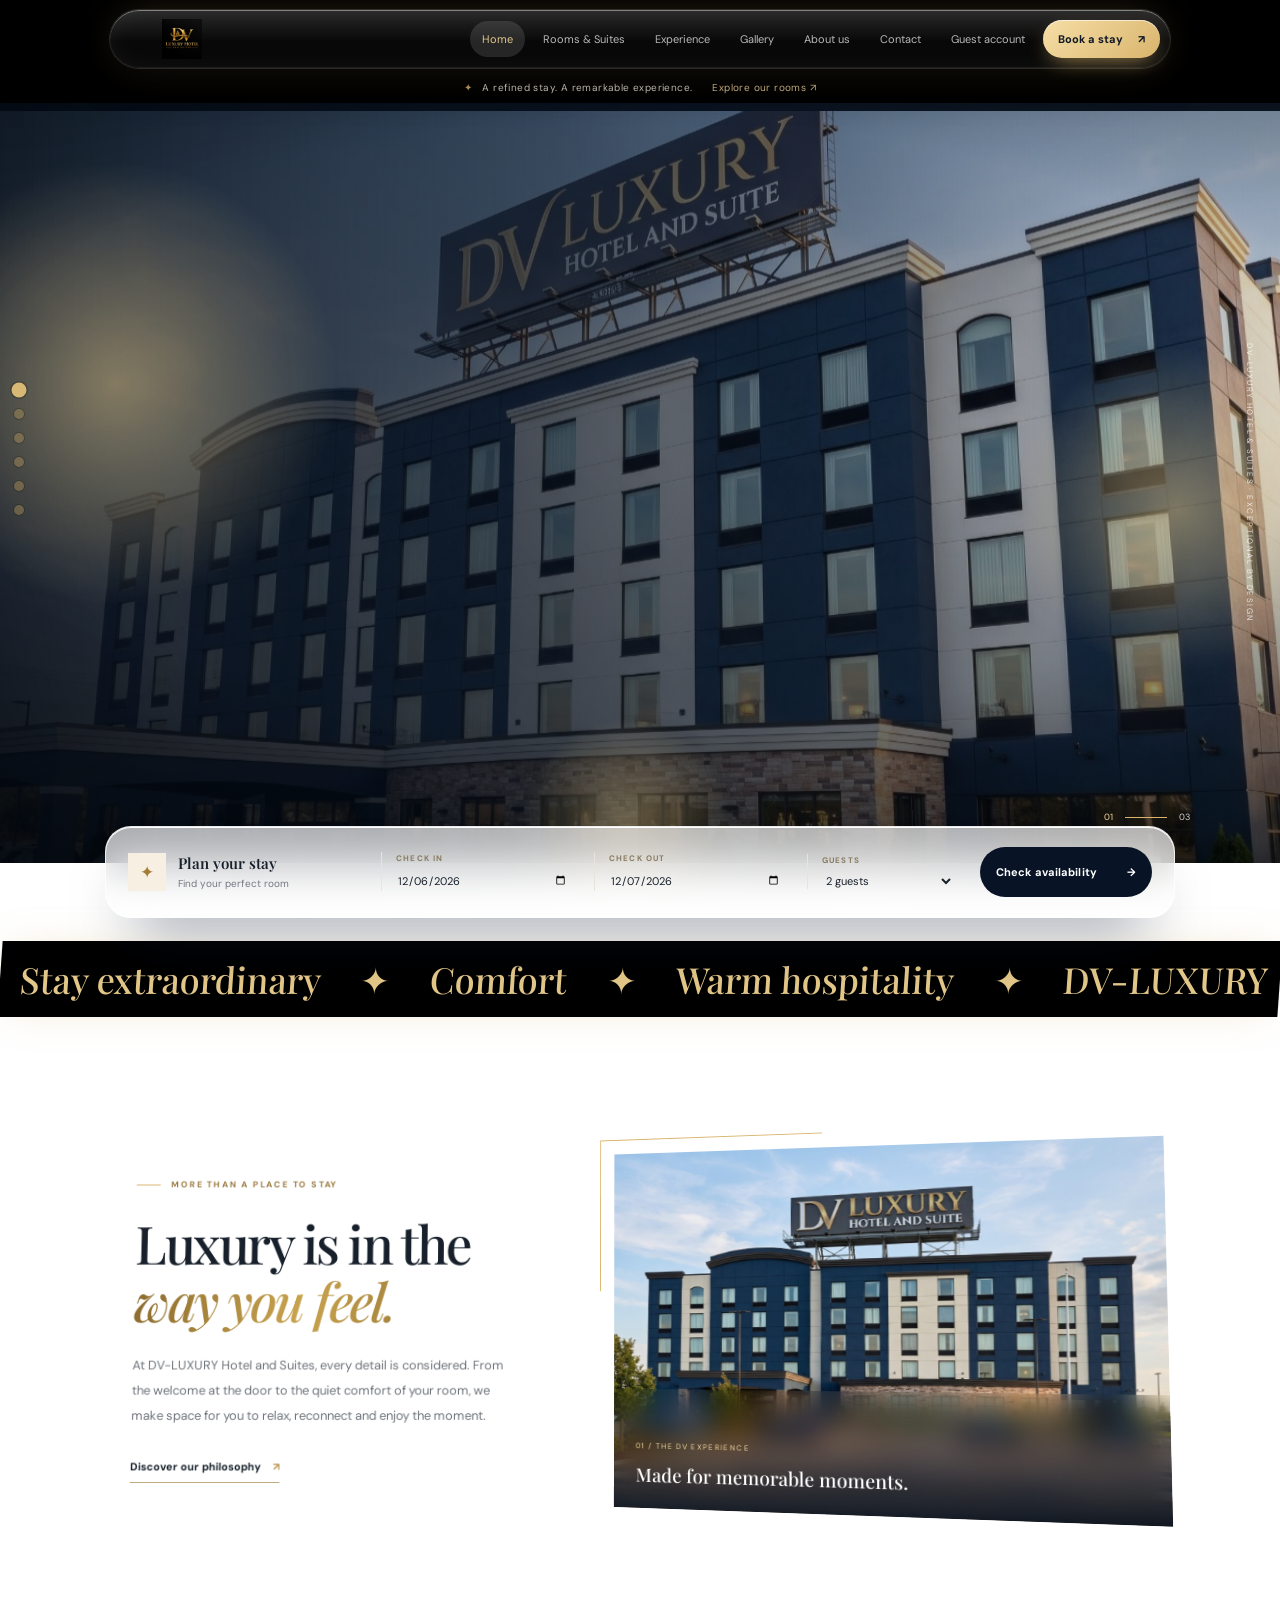
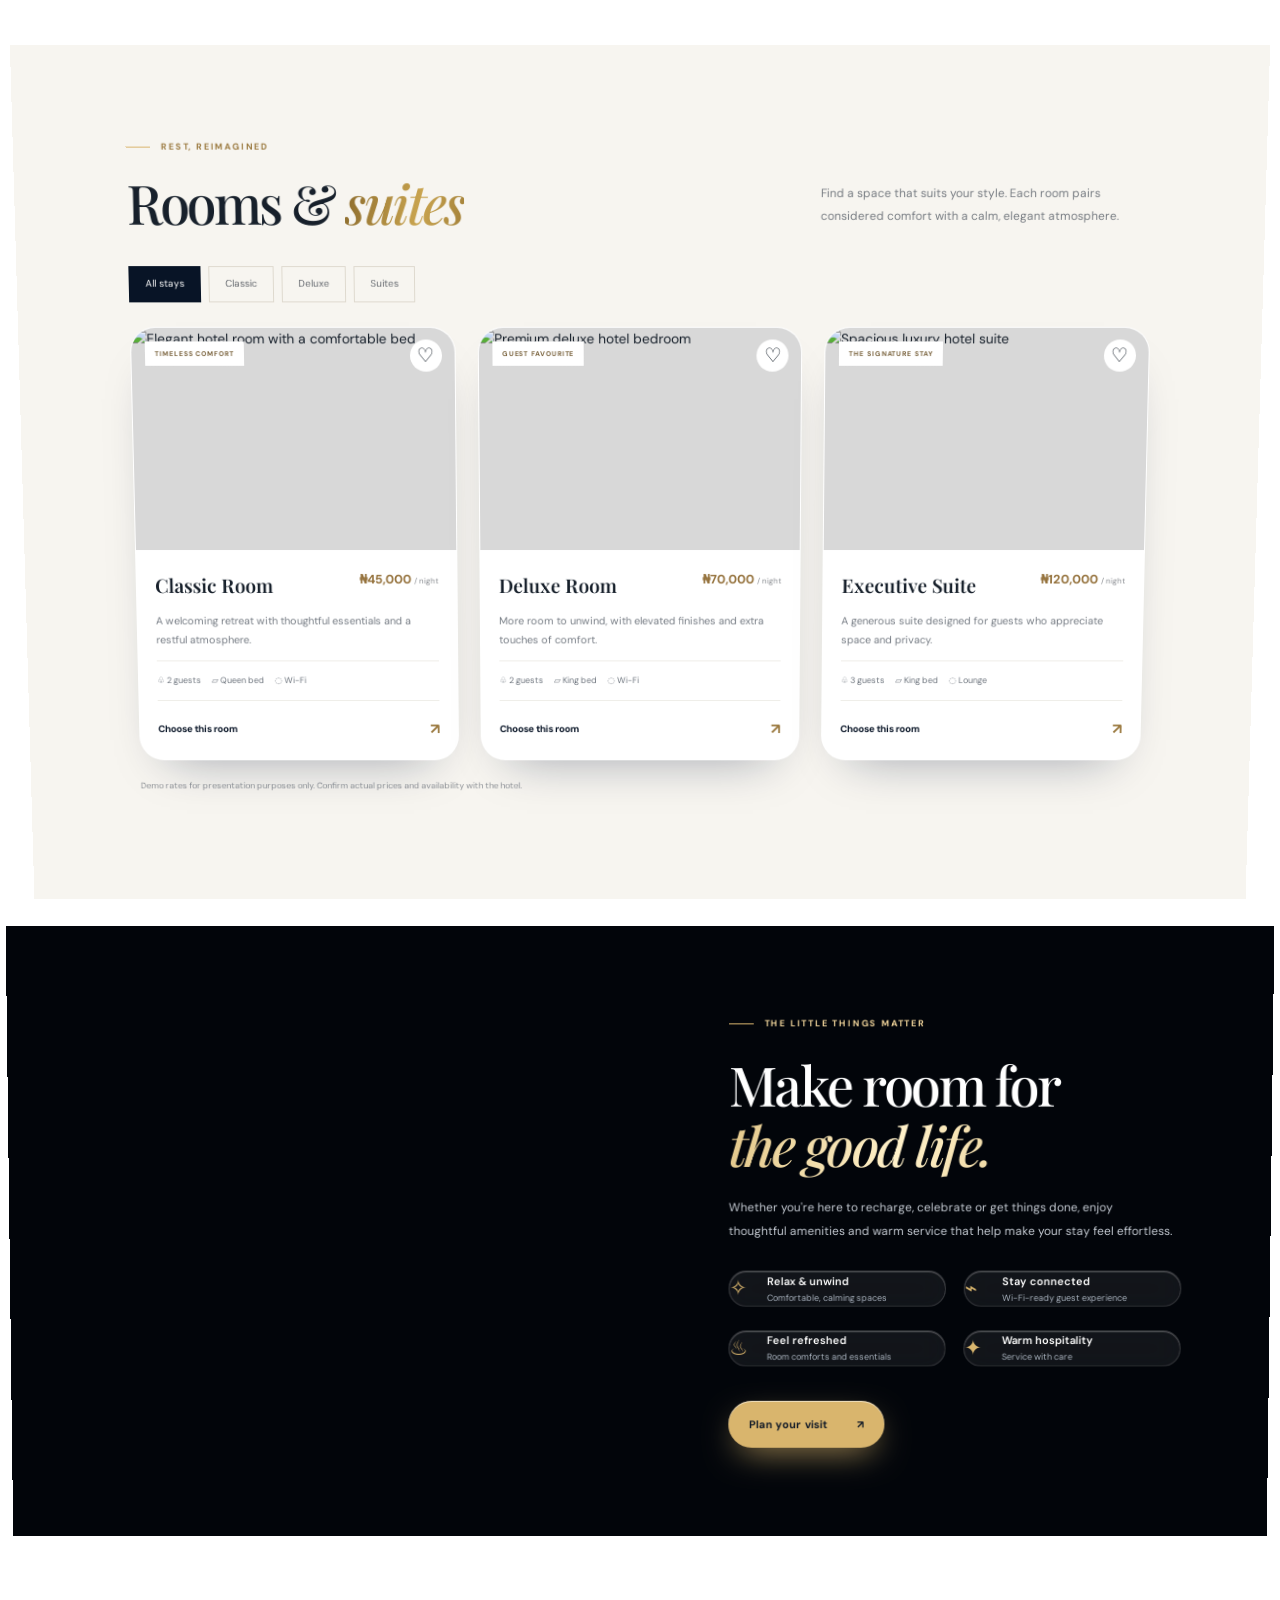
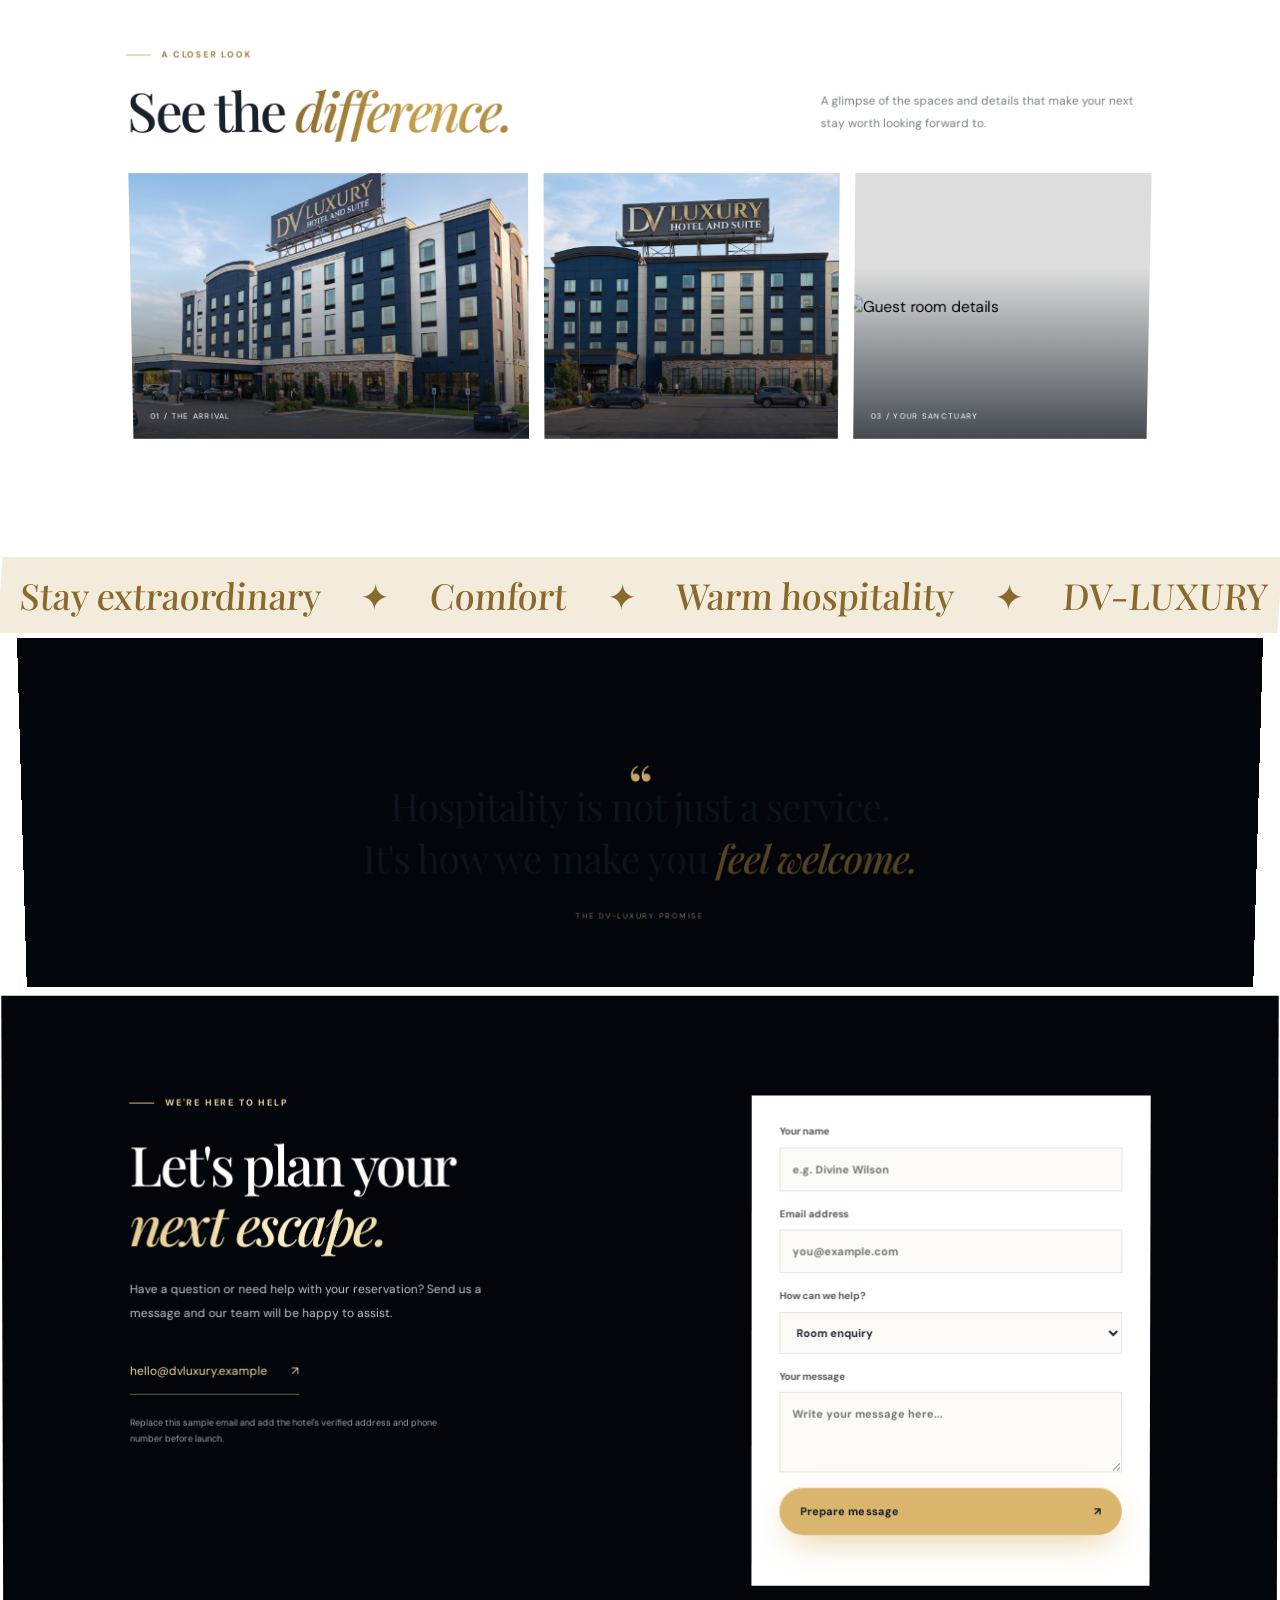
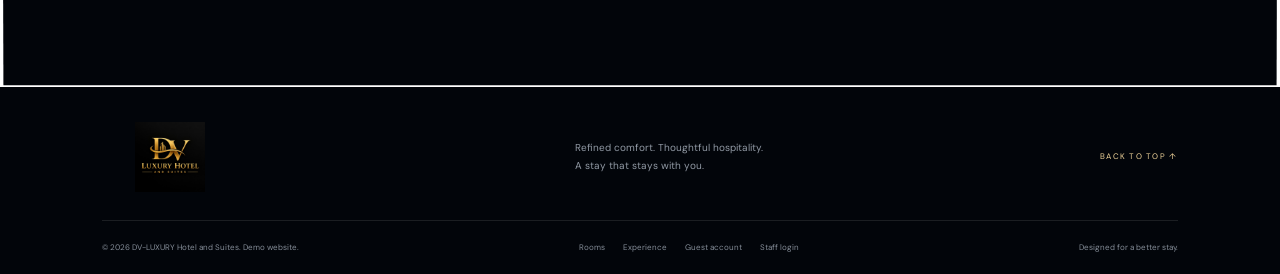
==== dv-luxury-hotel/index.html @ b3bf8da1 "Sync project files via Zip2Git" ====
<!doctype html>
<html lang="en">
<head>
  <meta charset="utf-8"><meta name="viewport" content="width=device-width, initial-scale=1">
  <meta name="theme-color" content="#081426"><meta name="description" content="Discover exceptional comfort, refined rooms and warm hospitality at DV-LUXURY Hotel and Suites.">
  <title>DV-LUXURY Hotel & Suites | Stay Extraordinary</title>
  <link rel="preconnect" href="https://cdn.jsdelivr.net" crossorigin><link rel="preconnect" href="https://images.unsplash.com" crossorigin><link rel="preconnect" href="https://fonts.googleapis.com"><link rel="preconnect" href="https://fonts.gstatic.com" crossorigin>
  <link href="https://fonts.googleapis.com/css2?family=DM+Sans:wght@400;500;600;700&family=Playfair+Display:wght@500;600;700&display=swap" rel="stylesheet">
  <link rel="stylesheet" href="styles.css"><link rel="stylesheet" href="fx.css">
</head>
<body>
  <div class="announcement"><span class="spark">✦</span> A refined stay. A remarkable experience. <a href="#rooms">Explore our rooms <span>↗</span></a></div>
  <header class="site-header" id="top">
    <a class="brand" href="#top" aria-label="DV-LUXURY Hotel home"><img src="assets/dv-luxury-logo.png" alt="DV-LUXURY Hotel and Suites logo"></a>
    <button class="menu-toggle" id="menuToggle" aria-label="Open navigation" aria-expanded="false"><span></span><span></span></button>
    <nav class="main-nav" id="mainNav"><a href="#top" class="active">Home</a><a href="#rooms">Rooms & Suites</a><a href="#experience">Experience</a><a href="#gallery">Gallery</a><a href="#about">About us</a><a href="#contact">Contact</a><a href="auth.html">Guest account</a><a href="#booking" class="nav-book">Book a stay <span>↗</span></a></nav>
  </header>
  <main>
    <section class="hero" aria-label="Welcome to DV-LUXURY Hotel and Suites">
      <img class="hero-image" src="assets/hotel-building-1.jpg" alt="Exterior of DV-LUXURY Hotel and Suites" fetchpriority="high">
      <div class="hero-shade"></div><div class="hero-content reveal">
        <p class="eyebrow"><span></span> WELCOME TO DV-LUXURY</p>
        <h1>Stay somewhere<br><em>extraordinary.</em></h1>
        <p class="hero-copy">Thoughtfully designed spaces, genuine hospitality and little luxuries that make every moment feel special.</p>
        <div class="hero-actions"><a class="btn btn-gold" href="#rooms">Explore rooms <span>↗</span></a><a class="text-link light-link" href="#experience"><span class="play">▶</span> Discover the experience</a></div>
        <div class="hero-note"><span class="note-line"></span><span>YOUR COMFORT, OUR SIGNATURE</span></div>
      </div>
      <div class="hero-side-label">DV-LUXURY HOTEL & SUITES · EXCEPTIONAL BY DESIGN</div>
      <div class="hero-pagination"><span class="current">01</span><span class="pagination-line"></span><span>03</span></div>
    </section>

    <section class="booking-wrap" id="booking"><form class="booking-bar" id="availabilityForm">
      <div class="booking-intro"><span class="mini-icon">✦</span><div><strong>Plan your stay</strong><small>Find your perfect room</small></div></div>
      <label class="booking-field"><span>CHECK IN</span><input type="date" id="checkin" required></label>
      <label class="booking-field"><span>CHECK OUT</span><input type="date" id="checkout" required></label>
      <label class="booking-field guest-field"><span>GUESTS</span><select id="guests"><option value="1">1 guest</option><option value="2" selected>2 guests</option><option value="3">3 guests</option><option value="4">4 guests</option><option value="5">5 guests</option><option value="6">6 guests</option></select></label>
      <button class="btn btn-dark" type="submit">Check availability <span>→</span></button>
    </form><p class="form-hint" id="availabilityMessage" aria-live="polite"></p></section>

    <section class="section intro-section" id="about"><div class="intro-copy reveal"><p class="eyebrow dark-eyebrow"><span></span> MORE THAN A PLACE TO STAY</p><h2>Luxury is in the<br><em>way you feel.</em></h2><p>At DV-LUXURY Hotel and Suites, every detail is considered. From the welcome at the door to the quiet comfort of your room, we make space for you to relax, reconnect and enjoy the moment.</p><a class="text-link" href="#experience">Discover our philosophy <span>↗</span></a></div><div class="intro-image-wrap reveal"><img src="assets/hotel-building-2.jpg" alt="A second view of the DV-LUXURY hotel building" loading="lazy"><div class="image-caption"><span>01 / THE DV EXPERIENCE</span><strong>Made for memorable moments.</strong></div><div class="gold-stamp">DV<br><small>EST. IN<br>HOSPITALITY</small></div></div></section>

    <section class="section rooms-section" id="rooms"><div class="section-heading reveal"><div><p class="eyebrow dark-eyebrow"><span></span> REST, REIMAGINED</p><h2>Rooms & <em>suites</em></h2></div><p>Find a space that suits your style. Each room pairs considered comfort with a calm, elegant atmosphere.</p></div>
      <div class="room-filters" role="group" aria-label="Filter rooms"><button class="filter active" data-filter="all">All stays</button><button class="filter" data-filter="classic">Classic</button><button class="filter" data-filter="deluxe">Deluxe</button><button class="filter" data-filter="suite">Suites</button></div>
      <div class="room-grid">
        <article class="room-card reveal" data-category="classic"><div class="room-photo"><img src="https://images.unsplash.com/photo-1611892440504-42a792e24d32?auto=format&fit=crop&w=1000&q=85" alt="Elegant hotel room with a comfortable bed" loading="lazy"><span class="room-tag">TIMELESS COMFORT</span><button class="heart-btn" aria-label="Save Classic Room">♡</button></div><div class="room-info"><div class="room-title"><h3>Classic Room</h3><span class="room-price">₦45,000 <small>/ night</small></span></div><p>A welcoming retreat with thoughtful essentials and a restful atmosphere.</p><div class="room-meta"><span>♧ 2 guests</span><span>▱ Queen bed</span><span>◌ Wi-Fi</span></div><button class="room-book" data-room="Classic Room" data-price="45000">Choose this room <span>↗</span></button></div></article>
        <article class="room-card reveal" data-category="deluxe"><div class="room-photo"><img src="https://images.unsplash.com/photo-1611892440504-5f4a7e7f7c76?auto=format&fit=crop&w=1000&q=85" alt="Premium deluxe hotel bedroom" loading="lazy"><span class="room-tag">GUEST FAVOURITE</span><button class="heart-btn" aria-label="Save Deluxe Room">♡</button></div><div class="room-info"><div class="room-title"><h3>Deluxe Room</h3><span class="room-price">₦70,000 <small>/ night</small></span></div><p>More room to unwind, with elevated finishes and extra touches of comfort.</p><div class="room-meta"><span>♧ 2 guests</span><span>▱ King bed</span><span>◌ Wi-Fi</span></div><button class="room-book" data-room="Deluxe Room" data-price="70000">Choose this room <span>↗</span></button></div></article>
        <article class="room-card reveal" data-category="suite"><div class="room-photo"><img src="https://images.unsplash.com/photo-1590490360182-c33d57733427?auto=format&fit=crop&w=1000&q=85" alt="Spacious luxury hotel suite" loading="lazy"><span class="room-tag">THE SIGNATURE STAY</span><button class="heart-btn" aria-label="Save Executive Suite">♡</button></div><div class="room-info"><div class="room-title"><h3>Executive Suite</h3><span class="room-price">₦120,000 <small>/ night</small></span></div><p>A generous suite designed for guests who appreciate space and privacy.</p><div class="room-meta"><span>♧ 3 guests</span><span>▱ King bed</span><span>◌ Lounge</span></div><button class="room-book" data-room="Executive Suite" data-price="120000">Choose this room <span>↗</span></button></div></article>
      </div><p class="demo-disclaimer">Demo rates for presentation purposes only. Confirm actual prices and availability with the hotel.</p>
    </section>

    <section class="experience-section" id="experience"><div class="experience-image"><img src="https://images.unsplash.com/photo-1571896349842-33c89424de2d?auto=format&fit=crop&w=1800&q=85" alt="Beautiful hotel swimming pool and relaxing surroundings" loading="lazy"></div><div class="experience-content reveal"><p class="eyebrow"><span></span> THE LITTLE THINGS MATTER</p><h2>Make room for<br><em>the good life.</em></h2><p>Whether you're here to recharge, celebrate or get things done, enjoy thoughtful amenities and warm service that help make your stay feel effortless.</p><div class="amenity-grid"><div><span>✧</span><strong>Relax & unwind</strong><small>Comfortable, calming spaces</small></div><div><span>⌁</span><strong>Stay connected</strong><small>Wi-Fi-ready guest experience</small></div><div><span>♨</span><strong>Feel refreshed</strong><small>Room comforts and essentials</small></div><div><span>✦</span><strong>Warm hospitality</strong><small>Service with care</small></div></div><a class="btn btn-gold" href="#booking">Plan your visit <span>↗</span></a></div></section>

    <section class="section gallery-section" id="gallery"><div class="section-heading reveal"><div><p class="eyebrow dark-eyebrow"><span></span> A CLOSER LOOK</p><h2>See the <em>difference.</em></h2></div><p>A glimpse of the spaces and details that make your next stay worth looking forward to.</p></div><div class="gallery-grid"><button class="gallery-item gallery-large" data-image="assets/hotel-building-1.jpg" aria-label="View hotel exterior"><img src="assets/hotel-building-1.jpg" alt="DV-LUXURY Hotel exterior" loading="lazy"><span>01 / THE ARRIVAL</span></button><button class="gallery-item" data-image="assets/hotel-building-2.jpg" aria-label="View hotel front"><img src="assets/hotel-building-2.jpg" alt="DV-LUXURY Hotel front view" loading="lazy"><span>02 / FIRST IMPRESSIONS</span></button><button class="gallery-item" data-image="https://images.unsplash.com/photo-1611892440504-42a792e24d32?auto=format&fit=crop&w=1500&q=85" aria-label="View guest room"><img src="https://images.unsplash.com/photo-1611892440504-42a792e24d32?auto=format&fit=crop&w=900&q=80" alt="Guest room details" loading="lazy"><span>03 / YOUR SANCTUARY</span></button></div></section>

    <section class="quote-section"><div class="quote-mark">“</div><blockquote>Hospitality is not just a service.<br>It's how we make you <em>feel welcome.</em></blockquote><p>THE DV-LUXURY PROMISE</p></section>

    <section class="contact-section" id="contact"><div class="contact-copy reveal"><p class="eyebrow"><span></span> WE'RE HERE TO HELP</p><h2>Let's plan your<br><em>next escape.</em></h2><p>Have a question or need help with your reservation? Send us a message and our team will be happy to assist.</p><a class="contact-link" href="mailto:hello@dvluxury.example">hello@dvluxury.example <span>↗</span></a><small class="demo-disclaimer">Replace this sample email and add the hotel's verified address and phone number before launch.</small></div><form class="contact-form reveal" id="contactForm"><label>Your name<input name="name" placeholder="e.g. Divine Wilson" required></label><label>Email address<input type="email" name="email" placeholder="you@example.com" required></label><label>How can we help?<select name="topic"><option>Room enquiry</option><option>Existing reservation</option><option>Events & celebrations</option><option>Other question</option></select></label><label>Your message<textarea name="message" rows="3" placeholder="Write your message here..." required></textarea></label><button class="btn btn-gold" type="submit">Prepare message <span>↗</span></button><p id="contactMessage" class="form-hint" aria-live="polite"></p></form></section>
  </main>
  <footer class="site-footer"><div class="footer-top"><a class="footer-brand" href="#top"><img src="assets/dv-luxury-logo.png" alt="DV-LUXURY logo"></a><p>Refined comfort. Thoughtful hospitality.<br>A stay that stays with you.</p><a href="#top" class="back-top">BACK TO TOP ↑</a></div><div class="footer-bottom"><span>© <span id="year"></span> DV-LUXURY Hotel and Suites. Demo website.</span><div><a href="#rooms">Rooms</a><a href="#experience">Experience</a><a href="auth.html">Guest account</a><a href="admin.html">Staff login</a></div><span>Designed for a better stay.</span></div></footer>

  <div class="modal-backdrop" id="bookingModal" aria-hidden="true"><section class="booking-modal" role="dialog" aria-modal="true" aria-labelledby="modalTitle"><button class="modal-close" id="modalClose" aria-label="Close booking form">×</button><p class="eyebrow dark-eyebrow"><span></span> YOUR STAY STARTS HERE</p><h2 id="modalTitle">Request a <em>reservation.</em></h2><p class="modal-sub">Sign in to your guest account before submitting a reservation request.</p><form id="reservationForm"><label>Selected room<input id="selectedRoom" name="room" readonly></label><div class="modal-row"><label>Check-in<input id="modalCheckin" name="checkin" type="date" required></label><label>Check-out<input id="modalCheckout" name="checkout" type="date" required></label></div><div class="modal-row"><label>Full name<input name="guestName" placeholder="Your full name" required></label><label>Phone number<input name="phone" type="tel" placeholder="+234..." required></label></div><label>Email address<input name="email" type="email" placeholder="you@example.com" required></label><label>Guests<select name="guestCount"><option>1 guest</option><option selected>2 guests</option><option>3 guests</option><option>4 guests</option><option>5 guests</option><option>6 guests</option></select></label><div class="estimate"><span>Estimated total</span><strong id="estimatedTotal">₦0</strong></div><button class="btn btn-dark full-btn" type="submit">Create demo reservation <span>→</span></button><p class="form-hint">Booking requests require a guest account. Payment is not connected yet.</p></form></section></div>
  <div class="toast" id="toast" role="status" aria-live="polite"></div>
  <div class="lightbox" id="lightbox" aria-hidden="true"><button id="lightboxClose" aria-label="Close image">×</button><img id="lightboxImage" src="" alt="Expanded hotel gallery image"></div>
  <script src="https://cdn.jsdelivr.net/npm/@supabase/supabase-js@2"></script><script src="config.js"></script><script src="script.js"></script><script src="fx.js" defer></script>
</body></html>
---- dv-luxury-hotel/styles.css ----
:root{--navy:#081426;--navy2:#10243d;--gold:#d9b56d;--gold2:#f0d49a;--cream:#f7f5f0;--ink:#17202b;--muted:#737982;--line:#e8e4dc;--serif:'Playfair Display',Georgia,serif;--sans:'DM Sans',Arial,sans-serif;--shadow:0 22px 65px rgba(8,20,38,.13)}
*{box-sizing:border-box}html{scroll-behavior:smooth;scroll-padding-top:90px}body{margin:0;background:#fff;color:var(--ink);font-family:var(--sans);font-size:14px;line-height:1.65}a{color:inherit;text-decoration:none}button,input,select,textarea{font:inherit}button{cursor:pointer}.announcement{min-height:34px;background:#050b13;color:#e9e3d8;display:flex;justify-content:center;align-items:center;gap:10px;font-size:10px;letter-spacing:.04em;padding:6px 15px}.announcement .spark{color:var(--gold)}.announcement a{color:var(--gold2);margin-left:10px}.site-header{height:88px;padding:0 6.3%;display:flex;align-items:center;justify-content:space-between;position:sticky;top:0;background:rgba(8,20,38,.97);backdrop-filter:blur(14px);z-index:20;border-bottom:1px solid rgba(255,255,255,.08)}.brand{height:73px;width:170px;display:flex;align-items:center;overflow:hidden}.brand img{width:100%;height:100%;object-fit:contain}.main-nav{display:flex;align-items:center;gap:clamp(15px,2.2vw,33px);color:#e7e9ed;font-size:11px}.main-nav>a:not(.nav-book){opacity:.78;transition:color .25s,opacity .25s}.main-nav>a:hover,.main-nav>a.active{color:var(--gold2);opacity:1}.nav-book{background:var(--gold);color:#101826;padding:12px 17px;font-weight:700;transition:transform .25s,background .25s}.nav-book:hover{background:var(--gold2);transform:translateY(-2px)}.nav-book span{padding-left:12px}.menu-toggle{display:none;background:none;border:0;padding:8px}.menu-toggle span{display:block;width:25px;height:2px;background:#fff;margin:6px}
.hero{height:min(760px,77vw);min-height:570px;max-height:820px;position:relative;overflow:hidden;background:#101b2a;color:#fff}.hero-image,.hero-shade{position:absolute;inset:0;width:100%;height:100%}.hero-image{object-fit:cover;object-position:center 46%;animation:heroZoom 18s ease-in-out infinite alternate}.hero-shade{background:linear-gradient(90deg,rgba(5,13,25,.89) 0%,rgba(5,13,25,.67) 43%,rgba(5,13,25,.15) 100%),linear-gradient(0deg,rgba(4,10,18,.35),transparent 55%)}.hero-content{position:absolute;left:10%;top:50%;transform:translateY(-47%);max-width:590px;animation:rise .9s both}.eyebrow{font-size:9px;letter-spacing:.2em;font-weight:700;display:flex;align-items:center;gap:11px;margin:0 0 23px;color:var(--gold2)}.eyebrow>span{width:25px;height:1px;background:var(--gold)}h1,h2,h3,p{margin-top:0}h1,h2{font-family:var(--serif);font-weight:500;letter-spacing:-.045em}h1{font-size:clamp(48px,6.5vw,86px);line-height:1.04;margin:0 0 22px}h1 em,h2 em,blockquote em{font-weight:500;color:var(--gold);font-style:italic}.hero-copy{max-width:430px;color:#e0e3e8;font-size:14px;line-height:1.9}.hero-actions{display:flex;align-items:center;gap:28px;margin-top:30px}.btn{display:inline-flex;align-items:center;justify-content:center;gap:30px;border:0;padding:15px 21px;font-size:11px;font-weight:700;transition:transform .25s,background .25s;letter-spacing:.01em}.btn:hover{transform:translateY(-3px)}.btn-gold{background:var(--gold);color:#111a27}.btn-gold:hover{background:var(--gold2)}.btn-dark{background:var(--navy);color:#fff}.btn-dark:hover{background:#173252}.text-link{font-size:11px;font-weight:700;display:inline-flex;gap:12px;align-items:center;border-bottom:1px solid #b8a071;padding:0 0 7px}.text-link span{color:#bd9650}.light-link{color:#fff;border-color:rgba(255,255,255,.4)}.play{border:1px solid rgba(255,255,255,.55);border-radius:50%;width:28px;height:28px;display:inline-flex;align-items:center;justify-content:center;font-size:8px!important;color:white!important;padding-left:2px}.hero-note{display:flex;align-items:center;gap:13px;margin-top:64px;font-size:8px;letter-spacing:.2em;color:#e2d9c8}.note-line{height:1px;width:38px;background:var(--gold)}.hero-side-label{position:absolute;right:24px;top:50%;writing-mode:vertical-rl;transform:translateY(-50%);font-size:8px;letter-spacing:.18em;color:rgba(255,255,255,.76)}.hero-pagination{position:absolute;right:7%;bottom:38px;display:flex;gap:12px;align-items:center;font-size:9px;color:#d2d4d8}.hero-pagination .current{color:var(--gold2)}.pagination-line{width:42px;height:1px;background:var(--gold)}
.booking-wrap{position:relative;z-index:5;margin:-37px auto 0;max-width:1120px;padding:0 25px}.booking-bar{display:grid;grid-template-columns:1.2fr 1fr 1fr .8fr auto;align-items:center;background:#fff;box-shadow:var(--shadow);padding:20px 22px;gap:12px}.booking-intro{display:flex;align-items:center;gap:12px;padding-right:15px}.mini-icon{width:38px;height:38px;display:grid;place-items:center;background:#f7f0e2;color:#a47c35;font-size:17px}.booking-intro strong,.booking-intro small{display:block}.booking-intro strong{font-family:var(--serif);font-size:15px;font-weight:600}.booking-intro small{font-size:10px;color:var(--muted)}.booking-field{padding:0 14px;border-left:1px solid var(--line);display:flex;flex-direction:column;gap:5px;min-width:0}.booking-field>span{font-size:8px;letter-spacing:.14em;font-weight:700;color:#8a7b61}.booking-field input,.booking-field select{border:0;background:transparent;outline:none;color:var(--ink);font-size:11px;width:100%;min-width:0}.booking-bar .btn{white-space:nowrap;padding:16px}.form-hint{font-size:11px;color:#8b7446;margin:8px 0 0}.booking-wrap>.form-hint{margin-left:10px;min-height:15px}
.section{padding:110px 9%}.intro-section{display:grid;grid-template-columns:.83fr 1.17fr;gap:9%;align-items:center;padding-top:120px;padding-bottom:115px}.dark-eyebrow{color:#9b7a40}.intro-copy h2,.section-heading h2,.contact-copy h2{font-size:clamp(39px,4.3vw,59px);line-height:1.1;margin:0 0 24px}.intro-copy h2 em,.section-heading h2 em,.contact-copy h2 em{color:#a78040}.intro-copy>p:not(.eyebrow){max-width:400px;font-size:13px;line-height:2;color:#6e737a;margin-bottom:27px}.intro-image-wrap{position:relative;min-height:385px}.intro-image-wrap:before{content:"";position:absolute;left:-16px;top:-16px;width:43%;height:43%;border-left:1px solid var(--gold);border-top:1px solid var(--gold)}.intro-image-wrap>img{width:100%;height:385px;object-fit:cover;display:block}.image-caption{position:absolute;left:0;bottom:0;right:0;background:linear-gradient(transparent,rgba(5,13,25,.9));padding:55px 24px 20px;color:#fff}.image-caption span{display:block;font-size:8px;letter-spacing:.17em;color:var(--gold2);margin-bottom:7px}.image-caption strong{font-family:var(--serif);font-size:20px;font-weight:500}.gold-stamp{position:absolute;right:-24px;top:28px;width:82px;height:82px;border-radius:50%;background:var(--gold);color:#111a27;display:flex;align-items:center;justify-content:center;flex-direction:column;font-family:var(--serif);font-size:22px;line-height:1.05;box-shadow:0 8px 25px #0002}.gold-stamp small{font-family:var(--sans);font-size:6px;letter-spacing:.12em;text-align:center;margin-top:5px}
.rooms-section{background:var(--cream);padding-top:95px;padding-bottom:105px}.section-heading{display:flex;align-items:end;justify-content:space-between;gap:35px;margin-bottom:35px}.section-heading .eyebrow{margin-bottom:18px}.section-heading h2{margin-bottom:0}.section-heading>p{max-width:340px;color:#777c82;font-size:12px;line-height:1.9;margin-bottom:5px}.room-filters{display:flex;gap:8px;margin-bottom:25px;flex-wrap:wrap}.filter{border:1px solid #ded9ce;background:transparent;padding:9px 16px;font-size:10px;color:#62666c;transition:.2s}.filter:hover,.filter.active{background:var(--navy);border-color:var(--navy);color:#fff}.room-grid{display:grid;grid-template-columns:repeat(3,minmax(0,1fr));gap:23px}.room-card{background:#fff;min-width:0;box-shadow:0 7px 25px #18263a08;transition:transform .3s,box-shadow .3s}.room-card:hover{transform:translateY(-7px);box-shadow:0 18px 38px #18263a15}.room-card[hidden]{display:none}.room-photo{height:230px;position:relative;overflow:hidden;background:#d8d8d8}.room-photo img{width:100%;height:100%;object-fit:cover;transition:transform .7s}.room-card:hover .room-photo img{transform:scale(1.06)}.room-tag{position:absolute;left:14px;top:14px;background:#fff;color:#79623c;padding:7px 10px;font-size:7px;letter-spacing:.13em;font-weight:700}.heart-btn{position:absolute;right:13px;top:12px;width:33px;height:33px;border:0;border-radius:50%;background:#fff;color:#17202b;font-size:20px;line-height:1;transition:.2s}.heart-btn.saved{background:var(--gold);color:#111}.room-info{padding:20px 19px 18px}.room-title{display:flex;align-items:start;justify-content:space-between;gap:8px}.room-title h3{font-family:var(--serif);font-weight:600;font-size:20px;margin:0}.room-price{font-size:13px;font-weight:700;color:#94713b;white-space:nowrap}.room-price small{font-size:8px;color:#85888d;font-weight:400}.room-info>p{font-size:11px;line-height:1.8;color:#777d85;min-height:39px;margin:12px 0}.room-meta{display:flex;gap:11px;flex-wrap:wrap;border-top:1px solid #eeece7;border-bottom:1px solid #eeece7;padding:13px 0;color:#6d747d;font-size:9px}.room-book{width:100%;background:none;border:0;display:flex;justify-content:space-between;align-items:center;padding:17px 0 0;font-size:10px;font-weight:700;color:var(--navy)}.room-book span{color:#9b7a40;font-size:16px;transition:transform .2s}.room-book:hover span{transform:translateX(5px)}.demo-disclaimer{font-size:9px;color:#8b8f94;margin-top:20px}
.experience-section{display:grid;grid-template-columns:1fr 1fr;min-height:620px;background:var(--navy);color:#fff}.experience-image{min-height:550px;overflow:hidden}.experience-image img{width:100%;height:100%;object-fit:cover;display:block}.experience-content{padding:90px clamp(35px,7vw,110px);align-self:center}.experience-content h2{font-size:clamp(40px,4.3vw,58px);line-height:1.1;margin:0 0 22px}.experience-content>p:not(.eyebrow){color:#c2c8d0;font-size:12px;line-height:2;max-width:450px;margin-bottom:28px}.amenity-grid{display:grid;grid-template-columns:1fr 1fr;gap:24px 18px;margin-bottom:35px}.amenity-grid>div{display:grid;grid-template-columns:28px 1fr;align-items:center;column-gap:10px}.amenity-grid>div>span{grid-row:span 2;color:var(--gold);font-size:21px}.amenity-grid strong{font-size:11px;font-weight:600}.amenity-grid small{font-size:9px;color:#a8b1bd}.gallery-section{padding-top:100px;padding-bottom:110px}.gallery-grid{display:grid;grid-template-columns:1.35fr 1fr 1fr;gap:16px}.gallery-item{height:275px;position:relative;padding:0;border:0;overflow:hidden;background:#ddd;text-align:left}.gallery-item:after{content:"";position:absolute;inset:35% 0 0;background:linear-gradient(transparent,rgba(5,12,21,.7))}.gallery-item img{width:100%;height:100%;object-fit:cover;transition:transform .65s}.gallery-item:hover img{transform:scale(1.06)}.gallery-item span{position:absolute;z-index:1;left:18px;bottom:17px;color:#fff;font-size:8px;letter-spacing:.16em}.quote-section{background:#f5f0e6;text-align:center;padding:75px 20px 68px}.quote-mark{font-family:var(--serif);font-size:65px;color:#c4a46c;line-height:.8}.quote-section blockquote{font-family:var(--serif);font-size:clamp(27px,3.4vw,43px);line-height:1.35;letter-spacing:-.03em;margin:14px auto 24px}.quote-section blockquote em{color:#9e7839}.quote-section>p{font-size:8px;letter-spacing:.22em;color:#80745f;margin:0}
.contact-section{background:var(--navy);color:#fff;padding:100px 10%;display:grid;grid-template-columns:1fr .8fr;gap:12%;align-items:start}.contact-copy h2{margin-bottom:23px}.contact-copy>p:not(.eyebrow){max-width:380px;color:#bdc4ce;line-height:2;font-size:12px}.contact-link{display:inline-flex;gap:24px;color:var(--gold2);border-bottom:1px solid #665b47;padding:12px 0;font-size:12px;margin-top:13px}.contact-copy .demo-disclaimer{display:block;max-width:340px;line-height:1.8;color:#9ca5b1}.contact-form{padding:28px;background:#fff;color:var(--ink);display:grid;gap:15px}.contact-form label,.booking-modal label{display:grid;gap:7px;font-size:10px;font-weight:700;color:#4f5660}.contact-form input,.contact-form select,.contact-form textarea,.booking-modal input,.booking-modal select{width:100%;border:1px solid #e6e4df;padding:12px;background:#fbfaf7;outline:none;font-size:11px;color:#202733;border-radius:0}.contact-form input:focus,.contact-form select:focus,.contact-form textarea:focus,.booking-modal input:focus,.booking-modal select:focus{border-color:#b99a60}.contact-form textarea{resize:vertical}.contact-form .btn{justify-content:space-between}.site-footer{background:#050b13;color:#c3c7cd;padding:35px 8% 20px}.footer-top{display:flex;align-items:center;justify-content:space-between;gap:20px;padding-bottom:28px;border-bottom:1px solid #ffffff19}.footer-brand{width:135px;height:70px;display:block}.footer-brand img{width:100%;height:100%;object-fit:contain}.footer-top p{font-size:10px;line-height:1.8;color:#929aa5;margin:0}.back-top{font-size:8px;letter-spacing:.16em;color:var(--gold2)}.footer-bottom{display:flex;align-items:center;justify-content:space-between;gap:15px;padding-top:20px;font-size:8px;color:#858d98}.footer-bottom>div{display:flex;gap:18px}.footer-bottom a:hover{color:var(--gold2)}
.modal-backdrop{position:fixed;inset:0;background:rgba(3,9,17,.78);backdrop-filter:blur(6px);z-index:50;display:none;align-items:center;justify-content:center;padding:18px;overflow:auto}.modal-backdrop.open{display:flex;animation:fadeIn .2s}.booking-modal{background:#fff;width:min(100%,520px);max-height:94vh;overflow:auto;padding:34px;position:relative;box-shadow:0 30px 100px #0005;animation:rise .3s}.modal-close{position:absolute;right:16px;top:13px;border:0;background:none;font-size:29px;color:#6d737b}.booking-modal .eyebrow{margin-bottom:12px}.booking-modal h2{font-size:34px;margin:0 0 7px}.booking-modal h2 em{color:#9e7839}.modal-sub{font-size:11px;color:#747a82;margin-bottom:22px}.booking-modal form{display:grid;gap:13px}.modal-row{display:grid;grid-template-columns:1fr 1fr;gap:12px}.estimate{display:flex;justify-content:space-between;align-items:center;padding:14px;background:#f6f2e9;margin-top:3px}.estimate span{font-size:11px;color:#69707a}.estimate strong{font-family:var(--serif);font-size:22px;color:#8f6c32}.full-btn{width:100%;justify-content:space-between}.booking-modal .form-hint{font-size:9px;color:#8a7b61;margin:0}.toast{position:fixed;z-index:80;bottom:24px;left:50%;transform:translate(-50%,20px);background:#10243d;color:white;padding:13px 20px;box-shadow:var(--shadow);font-size:11px;opacity:0;pointer-events:none;transition:.3s;max-width:calc(100% - 30px)}.toast.show{opacity:1;transform:translate(-50%,0)}.lightbox{position:fixed;inset:0;background:#03070deF;z-index:70;display:none;align-items:center;justify-content:center;padding:25px}.lightbox.open{display:flex}.lightbox img{max-width:min(100%,1100px);max-height:85vh;object-fit:contain}.lightbox button{position:absolute;right:25px;top:15px;background:none;color:#fff;border:0;font-size:38px}.reveal{opacity:0;transform:translateY(22px);transition:opacity .7s,transform .7s}.reveal.visible{opacity:1;transform:translateY(0)}@keyframes rise{from{opacity:0;transform:translateY(20px)}to{opacity:1;transform:translateY(0)}}@keyframes fadeIn{from{opacity:0}to{opacity:1}}@keyframes heroZoom{from{transform:scale(1)}to{transform:scale(1.055)}}
@media(max-width:1050px){.site-header{padding:0 4%}.main-nav{gap:14px;font-size:10px}.brand{width:145px}.booking-wrap{padding:0 18px}.booking-bar{grid-template-columns:1fr 1fr 1fr;gap:15px}.booking-intro{grid-column:span 3}.booking-field{padding:8px 12px}.booking-bar .btn{grid-column:span 3}.intro-section{padding-left:6%;padding-right:6%;gap:6%}.section{padding-left:6%;padding-right:6%}.room-photo{height:190px}.room-info{padding:16px 14px}.room-title{display:block}.room-price{display:block;margin-top:6px}.contact-section{padding-left:7%;padding-right:7%;gap:7%}}
@media(max-width:760px){.announcement{font-size:9px}.site-header{height:72px;padding:0 5%}.brand{width:135px;height:64px}.menu-toggle{display:block}.main-nav{display:none;position:absolute;top:72px;left:0;right:0;background:#081426;padding:17px 6% 25px;flex-direction:column;align-items:stretch;gap:0;border-top:1px solid #ffffff14;box-shadow:0 20px 30px #0002}.main-nav.open{display:flex}.main-nav>a:not(.nav-book){padding:13px 0;border-bottom:1px solid #ffffff12}.main-nav .nav-book{margin-top:15px;text-align:center}.hero{height:690px;min-height:0;max-height:none}.hero-image{object-position:58% center}.hero-shade{background:linear-gradient(90deg,rgba(5,13,25,.83),rgba(5,13,25,.3)),linear-gradient(0deg,rgba(5,13,25,.42),transparent 70%)}.hero-content{left:7%;right:7%;top:47%;transform:translateY(-40%)}h1{font-size:clamp(47px,12vw,69px)}.hero-copy{font-size:13px;max-width:340px}.hero-actions{align-items:flex-start;flex-direction:column;gap:20px}.hero-note{margin-top:44px}.hero-side-label{display:none}.hero-pagination{right:7%;bottom:23px}.booking-wrap{margin-top:0;padding:0}.booking-bar{box-shadow:none;grid-template-columns:1fr 1fr;padding:23px 6%;gap:14px;border-bottom:1px solid var(--line)}.booking-intro{grid-column:span 2;padding-bottom:12px;border-bottom:1px solid var(--line)}.booking-field{border:1px solid var(--line);padding:11px;gap:6px}.booking-field input,.booking-field select{font-size:10px}.guest-field{grid-column:span 2}.booking-bar .btn{grid-column:span 2}.booking-wrap>.form-hint{padding:0 6%;margin:0}.section{padding:75px 6%}.intro-section{grid-template-columns:1fr;gap:40px;padding-top:76px;padding-bottom:76px}.intro-copy h2,.section-heading h2,.contact-copy h2{font-size:47px}.intro-image-wrap{min-height:300px;margin-right:8px}.intro-image-wrap>img{height:300px}.gold-stamp{right:-15px;width:72px;height:72px}.rooms-section{padding-top:75px;padding-bottom:75px}.section-heading{display:block;margin-bottom:27px}.section-heading>p{margin-top:18px}.room-grid{grid-template-columns:1fr;gap:22px}.room-photo{height:250px}.room-title{display:flex}.room-price{display:inline-block;margin:0}.room-info{padding:19px}.room-info>p{min-height:0}.experience-section{grid-template-columns:1fr}.experience-image{min-height:300px;height:300px}.experience-content{padding:65px 7% 72px}.experience-content h2{font-size:47px}.amenity-grid{gap:22px 10px}.gallery-section{padding-top:75px;padding-bottom:75px}.gallery-grid{grid-template-columns:1fr 1fr;gap:10px}.gallery-item{height:190px}.gallery-large{grid-column:span 2;height:230px}.quote-section{padding:60px 18px}.contact-section{padding:70px 6%;grid-template-columns:1fr;gap:35px}.contact-copy h2{font-size:48px}.contact-form{padding:22px}.footer-top{flex-wrap:wrap}.footer-top p{flex:1;min-width:150px}.back-top{width:100%}.footer-bottom{align-items:flex-start;flex-direction:column;gap:13px}.booking-modal{padding:27px 20px}.booking-modal h2{font-size:29px}}
@media(max-width:380px){.hero{height:650px}.hero-actions .btn{width:100%;justify-content:space-between}.room-title{display:block}.room-price{margin-top:5px}.modal-row{grid-template-columns:1fr}.announcement{gap:6px}.announcement a{margin-left:2px}}
@media(prefers-reduced-motion:reduce){*,*::before,*::after{scroll-behavior:auto!important;animation-duration:.01ms!important;animation-iteration-count:1!important;transition-duration:.01ms!important}.reveal{opacity:1;transform:none}}
---- dv-luxury-hotel/fx.css ----
/* DV-LUXURY motion layer v2. Visual only: no IDs, forms, auth or booking code touched.
   To undo: remove the fx.css and fx.js tags from index.html. */
.fx-bar{position:fixed;top:0;left:0;width:100%;height:3px;z-index:200;pointer-events:none;transform-origin:0 50%;transform:scaleX(var(--sp,0));background:linear-gradient(90deg,#b99b5d,#f2d9a0,#b99b5d)}
main{overflow-x:clip}
main>section{perspective:1100px}
.site-header{transition:box-shadow .35s}.site-header.fx-stuck{box-shadow:0 14px 32px -18px #000d}
.main-nav>a.active{color:#e3c789}

/* Sections roll through the screen like a drum */
.fx-drum{transform:perspective(1500px) rotateX(calc(var(--r,0)*4deg*var(--k,1))) scale(calc(.965 + var(--a,1)*.035))}

/* Hero: layered depth, floating light, mouse + scroll parallax */
.hero{overflow:hidden}
.hero .hero-image{scale:calc(1.08 + var(--hp,0)*.2);translate:calc(var(--mx,0)*-16px) calc(var(--hp,0)*12% + var(--my,0)*-10px);rotate:1 0 0 calc(var(--hp,0)*7deg)}
.hero .hero-content{translate:calc(var(--mx,0)*10px) calc(var(--hp,0)*-70px);rotate:1 0 0 calc(var(--hp,0)*12deg);filter:opacity(calc(1 - var(--hp,0)*1.25))}
.hero .hero-content>*{animation:fxUp .9s cubic-bezier(.2,.7,.2,1) both}
.hero .hero-content>*:nth-child(2){animation-delay:.12s}.hero .hero-content>*:nth-child(3){animation-delay:.24s}.hero .hero-content>*:nth-child(4){animation-delay:.36s}.hero .hero-content>*:nth-child(5){animation-delay:.48s}
@keyframes fxUp{from{opacity:0;translate:0 34px}}
.fx-orbs{position:absolute;inset:0;pointer-events:none;z-index:1}
.fx-orbs i{position:absolute;border-radius:50%;background:radial-gradient(circle,#e3c78980,#e3c78900 65%);animation:fxFloat 14s ease-in-out infinite}
.fx-orbs i:nth-child(1){width:38vmax;height:38vmax;left:-10vmax;top:5%}
.fx-orbs i:nth-child(2){width:28vmax;height:28vmax;right:-6vmax;top:30%;animation-delay:-5s;animation-duration:18s}
.fx-orbs i:nth-child(3){width:18vmax;height:18vmax;left:40%;bottom:-6vmax;animation-delay:-9s}
@keyframes fxFloat{50%{translate:4vmax -5vmax;scale:1.15}}

/* Flowing gold headlines */
main h1 em,main h2 em{background:linear-gradient(100deg,#e3c789,#fff1c9,#e3c789 60%,#b99b5d);background-size:220% 100%;-webkit-background-clip:text;background-clip:text;-webkit-text-fill-color:transparent;color:transparent;animation:fxShine 7s linear infinite}
.section h2 em{background-image:linear-gradient(100deg,#8a6a2c,#c9a44f,#8a6a2c 60%,#a88338)}
@keyframes fxShine{to{background-position:-220% 0}}

/* Reveals swing up out of depth */
.reveal{rotate:1 0 0 14deg;transform-origin:50% 100%;transition-property:opacity,transform,rotate;transition-duration:.9s,.9s,1.1s;transition-timing-function:cubic-bezier(.2,.7,.2,1)}
.reveal.visible{rotate:1 0 0 0deg}
.room-card:nth-child(2){transition-delay:.12s}.room-card:nth-child(3){transition-delay:.24s}
.room-card.visible{rotate:var(--rv,1 0 0 0deg);transition:opacity .9s,transform .9s,rotate .5s cubic-bezier(.2,.7,.2,1),translate .4s,scale .4s,box-shadow .4s;transition-delay:0s}
.room-card.fx-tilt{translate:0 -8px;box-shadow:0 44px 60px -32px #0a1a3a77}
.room-photo{overflow:hidden}.room-photo img{transition:scale .8s cubic-bezier(.2,.7,.2,1)}.room-card.fx-tilt .room-photo img{scale:1.08}

.intro-image-wrap{transform-style:preserve-3d}
.intro-image-wrap.visible{rotate:0 1 0 calc(var(--r,0)*-12deg*var(--k,1));transition:opacity .9s,transform .9s,rotate .25s linear}
.gold-stamp{animation:fxSpin 9s ease-in-out infinite}
@keyframes fxSpin{0%,100%{rotate:0 1 0 -22deg}50%{rotate:0 1 0 22deg}}
.experience-image{overflow:hidden}.experience-image img{scale:1.2;translate:0 calc(var(--r,0)*-7%)}
.gallery-item{overflow:hidden}.gallery-item img{scale:1.14;translate:0 calc(var(--r,0)*-5%);transition:scale .8s cubic-bezier(.2,.7,.2,1)}.gallery-item:hover img{scale:1.26}
.quote-section blockquote{scale:calc(.9 + var(--a,1)*.1);filter:opacity(calc(.3 + var(--a,1)*.7))}
.quote-section .quote-mark{translate:0 calc(var(--r,0)*-70px)}

/* Flowing ribbons: speed up and lean with your scroll */
.fx-marquee{overflow:hidden;white-space:nowrap;background:#071326;color:#e3c789;padding:20px 0;font:500 clamp(20px,4.2vw,36px)/1 'Playfair Display',serif;transform:skewX(calc(var(--v,0)*1deg))}
.fx-marquee.alt{background:#f3ecdc;color:#8a6a2c}
.fx-track{display:inline-flex;animation:fxMar 30s linear infinite}.fx-marquee.alt .fx-track{animation-direction:reverse}
.fx-track span{padding:0 .55em}
@keyframes fxMar{to{transform:translateX(-50%)}}

/* Easy navigation: side dots (desktop) and bottom dock (phones) */
.fx-dots{position:fixed;right:18px;top:50%;translate:0 -50%;z-index:60;display:flex;flex-direction:column;gap:14px}
.fx-dots a{position:relative;width:10px;height:10px;border-radius:50%;background:#b99b5d66;box-shadow:0 0 0 1px #0003;transition:scale .3s,background .3s}
.fx-dots a.on{background:#d8b875;scale:1.5}
.fx-dots a span{position:absolute;right:20px;top:50%;translate:8px -50%;opacity:0;pointer-events:none;white-space:nowrap;background:#071326;color:#f2d9a0;font:600 10px/1 'DM Sans',sans-serif;letter-spacing:.12em;text-transform:uppercase;padding:8px 10px;border-radius:8px;transition:opacity .25s,translate .25s}
.fx-dots a:hover span{opacity:1;translate:0 -50%}
.fx-dock{display:none}
@media(max-width:820px){
  .fx-dots{display:none}
  .fx-dock{position:fixed;left:12px;right:12px;bottom:calc(10px + env(safe-area-inset-bottom,0px));z-index:50;display:grid;grid-template-columns:repeat(4,1fr);padding:6px;border-radius:20px;background:#071326e8;backdrop-filter:blur(14px);box-shadow:0 18px 40px -14px #000a,inset 0 0 0 1px #d8b87540}
  .fx-dock a{padding:11px 4px;text-align:center;border-radius:14px;color:#e8dcc0;font:700 10px/1.2 'DM Sans',sans-serif;letter-spacing:.1em;text-transform:uppercase}
  .fx-dock a.on{background:#d8b875;color:#101826}
  body:has(#bookingModal.open) .fx-dock,body:has(.lightbox.open) .fx-dock{display:none}
  .toast{bottom:92px}
  body{padding-bottom:78px}
  /* Rooms become a 3D coverflow you swipe */
  .room-grid{display:flex;gap:14px;overflow-x:auto;scroll-snap-type:x mandatory;padding:10px 9vw 26px;scrollbar-width:none;perspective:900px;-webkit-overflow-scrolling:touch}
  .room-grid::-webkit-scrollbar{display:none}
  .room-card{flex:0 0 80%;scroll-snap-align:center}
  .room-card.visible{rotate:0 1 0 calc(var(--d,0)*-24deg);scale:calc(1 - var(--ad,0)*.1)}
}
@media(hover:hover) and (pointer:fine){.fx-mag{transition:translate .25s cubic-bezier(.2,.7,.2,1)}}
@media(prefers-reduced-motion:reduce){
  .reveal,.reveal.visible{rotate:none}.fx-drum{transform:none}
  .hero .hero-image,.hero .hero-content,.experience-image img,.gallery-item img,.quote-section blockquote,.quote-section .quote-mark,.intro-image-wrap.visible,.room-card.visible{translate:none;scale:none;rotate:none;filter:none}
  .hero .hero-content>*,.gold-stamp,.fx-orbs i,.fx-track,main h1 em,main h2 em{animation:none}.fx-bar{display:none}
}

/* ===================== v3: Dynamic-Island header + liquid glass + AMOLED ===================== */
.announcement{padding-top:calc(80px + env(safe-area-inset-top,0px));background:#000}
body .site-header{position:fixed;top:max(10px,env(safe-area-inset-top,0px));left:50%;translate:-50% 0;width:min(calc(100% - 24px),1060px);height:58px;padding:0 10px 0 16px;border:0;border-radius:999px;z-index:90;
  background:linear-gradient(180deg,rgba(255,255,255,.16),rgba(255,255,255,.03) 55%),rgba(0,0,0,.62);
  -webkit-backdrop-filter:blur(26px) saturate(200%);backdrop-filter:blur(26px) saturate(200%);
  box-shadow:inset 0 1px 0 rgba(255,255,255,.4),inset 0 -1px 0 rgba(255,255,255,.07),inset 0 0 24px rgba(255,255,255,.05),0 0 0 1px rgba(255,255,255,.13),0 20px 44px -14px #000d,0 0 46px -12px rgba(217,181,109,.32);
  transition:height .5s cubic-bezier(.2,.9,.2,1.1),top .5s,width .6s cubic-bezier(.2,.9,.2,1.1),box-shadow .4s;animation:fxIsland .9s cubic-bezier(.2,.9,.25,1.15) both}
@keyframes fxIsland{from{translate:-50% -34px;scale:.35 .6;opacity:0;filter:blur(8px)}}
body .site-header.fx-stuck{height:50px;top:max(8px,env(safe-area-inset-top,0px));width:min(calc(100% - 24px),860px)}
.site-header::before{content:"";position:absolute;inset:0;border-radius:inherit;pointer-events:none;background:linear-gradient(105deg,transparent 28%,rgba(255,255,255,.26) 47%,rgba(255,236,190,.14) 55%,transparent 70%);background-size:260% 100%;background-position:calc(var(--sp,0)*420% - 40%) 0;mix-blend-mode:screen}
.site-header .brand{position:relative;width:112px;height:40px}
.main-nav{position:relative;font-size:11px}
body .nav-book{padding:10px 15px;border-radius:999px;background:linear-gradient(135deg,#f6dea6,#d9b56d);box-shadow:inset 0 1px 0 #fff9,0 8px 22px -8px #d9b56dcc}
@media(min-width:1061px){.main-nav>a:not(.nav-book){padding:9px 12px;border-radius:999px;transition:background .3s,color .25s,opacity .25s}.main-nav>a.active:not(.nav-book),.main-nav>a:not(.nav-book):hover{background:rgba(255,255,255,.12)}}
.menu-toggle{position:relative;width:40px;height:40px;padding:0;border-radius:50%;display:none;place-content:center;gap:5px;background:rgba(255,255,255,.1);box-shadow:inset 0 1px 0 rgba(255,255,255,.35),0 0 0 1px rgba(255,255,255,.12)}
.menu-toggle span{width:18px;height:2px;margin:0;border-radius:2px;transition:translate .4s cubic-bezier(.2,.9,.2,1.2),rotate .4s}
.menu-toggle[aria-expanded="true"] span:nth-child(1){translate:0 3.5px;rotate:45deg}.menu-toggle[aria-expanded="true"] span:nth-child(2){translate:0 -3.5px;rotate:-45deg}
@media(max-width:1060px){
  body .site-header{width:min(calc(100% - 24px),420px);height:54px;padding:0 8px 0 14px}
  body .site-header.fx-stuck{height:48px;width:min(calc(100% - 40px),340px)}
  .menu-toggle{display:grid}
  .main-nav{display:none;position:absolute;top:calc(100% + 10px);left:0;right:0;flex-direction:column;align-items:stretch;gap:0;padding:8px 20px 18px;border:0;border-radius:30px;transform-origin:50% 0;background:linear-gradient(180deg,rgba(255,255,255,.14),rgba(255,255,255,.03) 45%),rgba(0,0,0,.7);-webkit-backdrop-filter:blur(28px) saturate(200%);backdrop-filter:blur(28px) saturate(200%);box-shadow:inset 0 1px 0 rgba(255,255,255,.38),0 0 0 1px rgba(255,255,255,.12),0 30px 60px -18px #000e}
  .main-nav.open{display:flex;animation:fxDrop .5s cubic-bezier(.2,.9,.25,1.12)}
  .main-nav>a:not(.nav-book){padding:14px 4px;border-bottom:1px solid #ffffff14;font-size:12px}
  .main-nav .nav-book{margin-top:14px;text-align:center}
}
@keyframes fxDrop{from{opacity:0;scale:.9 .6;translate:0 -16px;filter:blur(8px)}}

/* AMOLED black + glowing gold */
.experience-section,.contact-section,.quote-section,.site-footer{background-color:#02050a}
.fx-marquee:not(.alt){background:#000;box-shadow:0 0 40px -10px rgba(217,181,109,.35)}
.hero::after{content:"";position:absolute;inset:0;z-index:1;pointer-events:none;background:radial-gradient(125% 95% at 50% 42%,transparent 42%,rgba(0,0,0,.88) 100%)}
.hero .hero-content,.hero .hero-side-label,.hero .hero-pagination{z-index:3}
.btn-gold{border-radius:999px;box-shadow:inset 0 1px 0 #fff9,0 12px 34px -10px #d9b56dcc}.btn-dark{border-radius:999px}
.fx-orbs i{border-radius:42% 58% 63% 37%/45% 40% 60% 55%;mix-blend-mode:screen;animation-name:fxFloat,fxMorph;animation-duration:14s,11s;animation-iteration-count:infinite;animation-timing-function:ease-in-out}
@keyframes fxMorph{50%{border-radius:60% 40% 38% 62%/55% 60% 40% 45%}}

/* Liquid glass surfaces */
.booking-bar{background:rgba(255,255,255,.66);-webkit-backdrop-filter:blur(24px) saturate(190%);backdrop-filter:blur(24px) saturate(190%);border:1px solid rgba(255,255,255,.75);border-radius:26px;box-shadow:inset 0 1px 0 #fff,0 34px 60px -30px #0a1a3a99}
.room-card{border-radius:26px;overflow:hidden;border:1px solid rgba(255,255,255,.8);box-shadow:inset 0 1px 0 #fff,0 26px 50px -30px #0a1a3a66}
.amenity-grid>div{background:rgba(255,255,255,.06);border:1px solid rgba(255,255,255,.14);border-radius:18px;box-shadow:inset 0 1px 0 rgba(255,255,255,.25);-webkit-backdrop-filter:blur(14px);backdrop-filter:blur(14px)}
.room-tag,.heart-btn,.image-caption,.gallery-item span{-webkit-backdrop-filter:blur(14px) saturate(170%);backdrop-filter:blur(14px) saturate(170%)}
.modal-backdrop{-webkit-backdrop-filter:blur(10px);backdrop-filter:blur(10px)}
.booking-modal{background:rgba(255,255,255,.82);-webkit-backdrop-filter:blur(30px) saturate(190%);backdrop-filter:blur(30px) saturate(190%);border:1px solid rgba(255,255,255,.8);border-radius:30px;box-shadow:inset 0 1px 0 #fff,0 40px 80px -20px #000a}
.toast{background:rgba(0,0,0,.66);-webkit-backdrop-filter:blur(20px) saturate(180%);backdrop-filter:blur(20px) saturate(180%);border:1px solid rgba(255,255,255,.18);border-radius:999px;box-shadow:inset 0 1px 0 rgba(255,255,255,.3)}
.fx-dock{background:linear-gradient(180deg,rgba(255,255,255,.14),rgba(255,255,255,.03)),rgba(0,0,0,.66)!important;box-shadow:inset 0 1px 0 rgba(255,255,255,.4),0 0 0 1px rgba(255,255,255,.13),0 20px 44px -14px #000d!important}
@media(prefers-reduced-motion:reduce){body .site-header{animation:none}.site-header::before{background-position:0 0}.main-nav.open{animation:none}}
.main-nav>a,.nav-book{white-space:nowrap}
.main-nav{gap:6px}
.fx-dots{right:auto;left:14px}.fx-dots a span{right:auto;left:20px;translate:-8px -50%}.fx-dots a:hover span{translate:0 -50%}
@media(max-width:1060px){.main-nav{gap:0}}
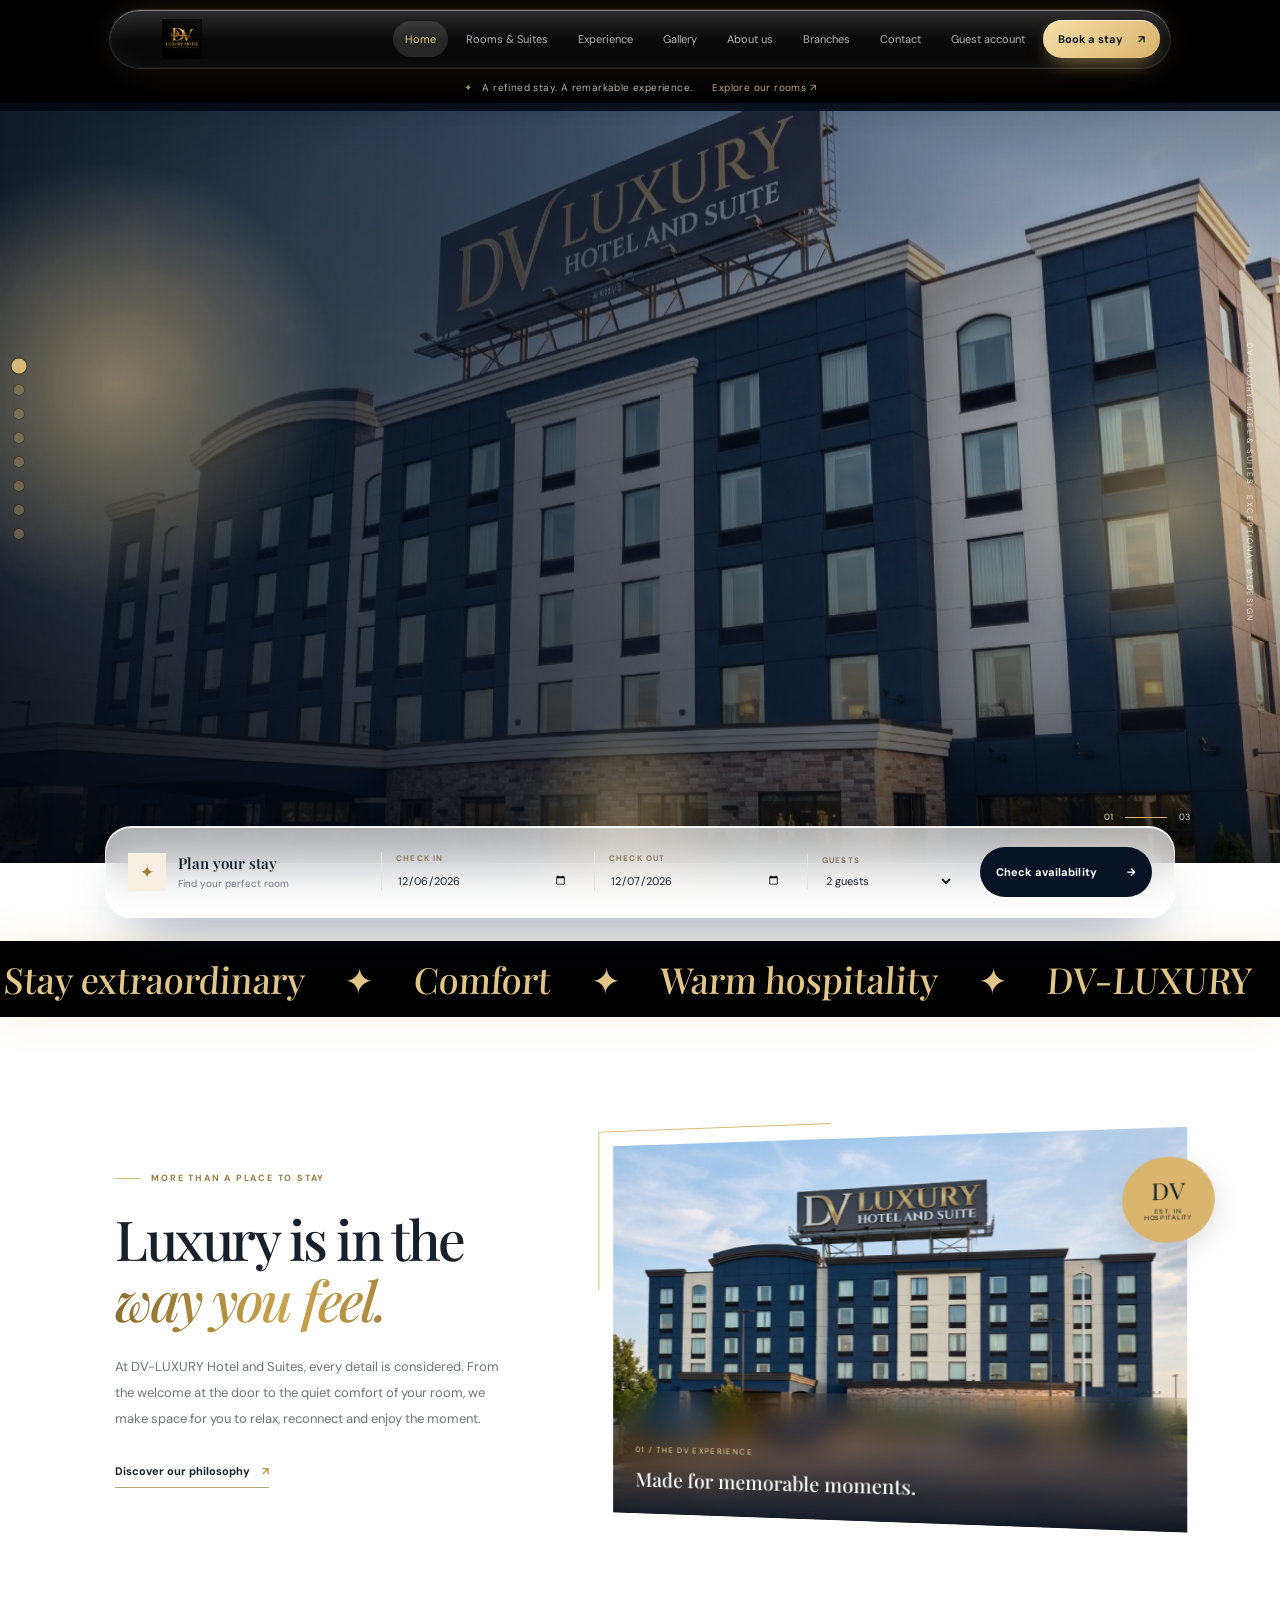
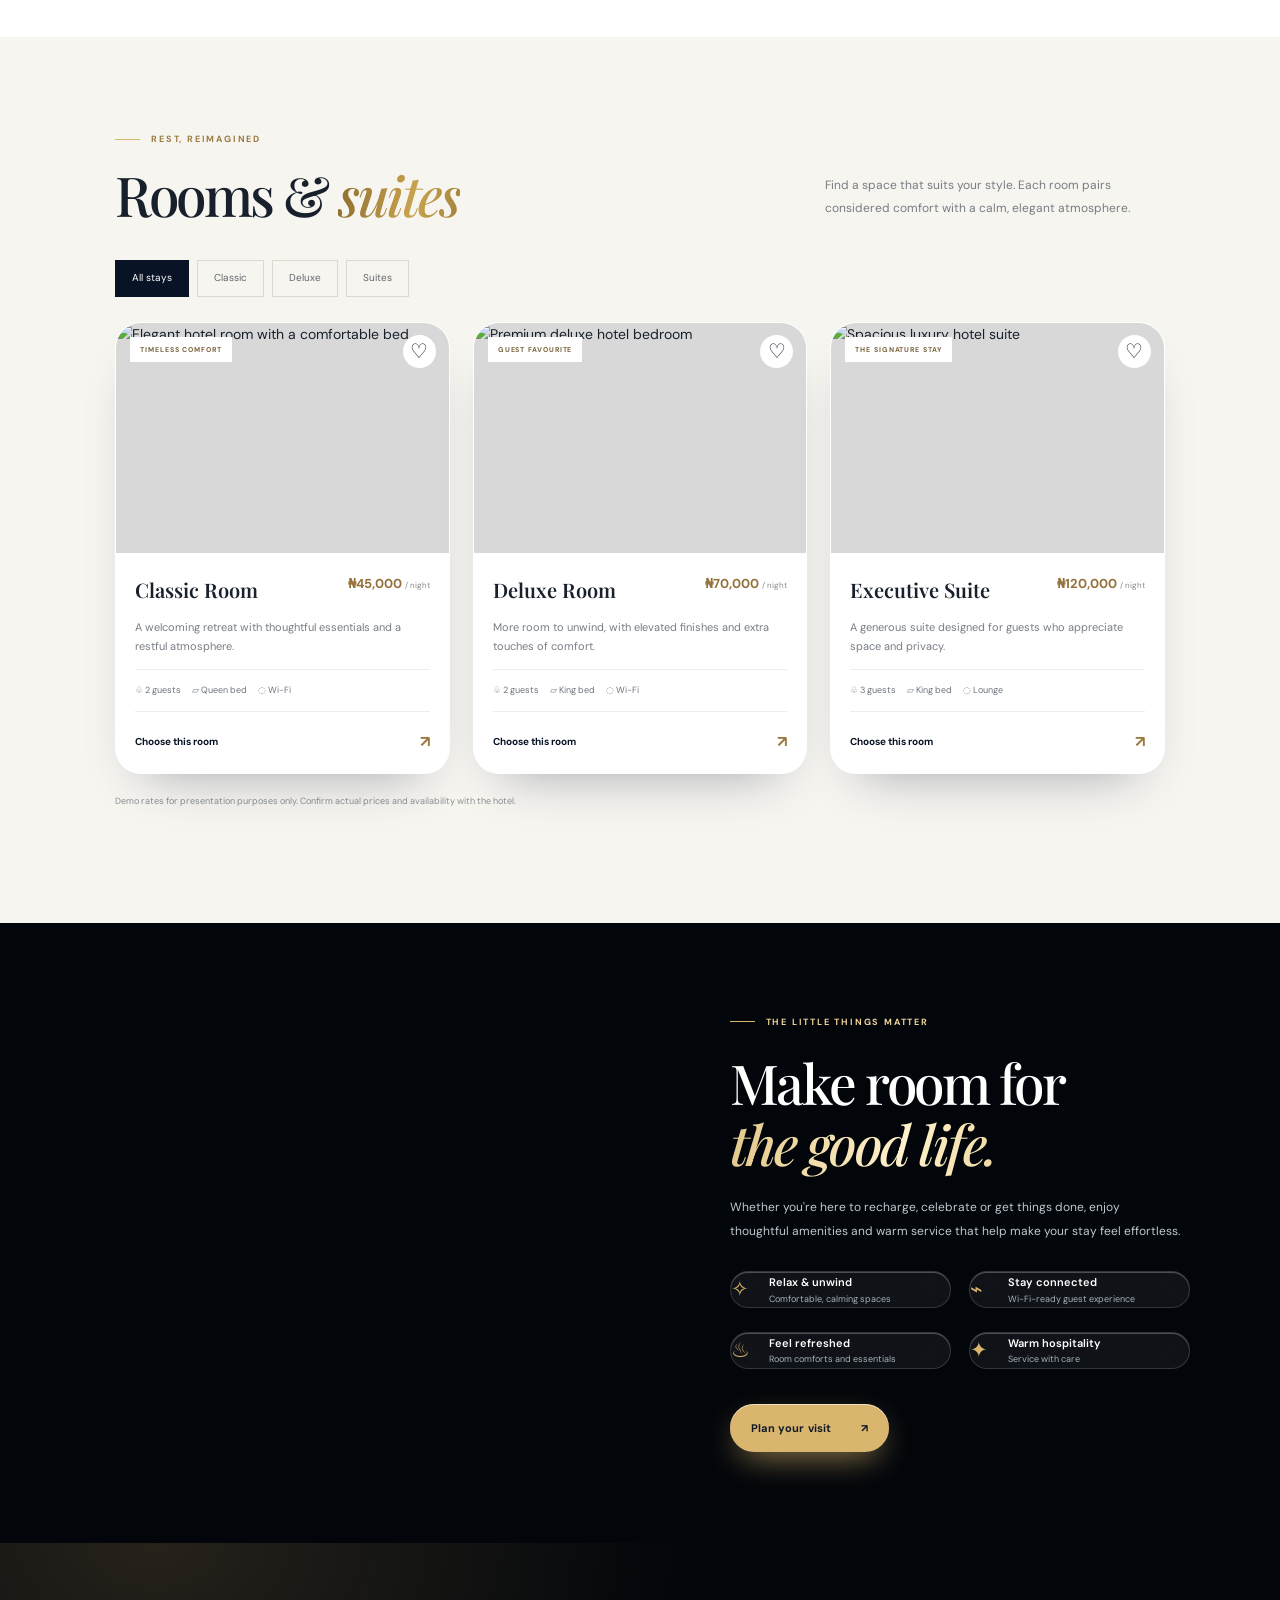
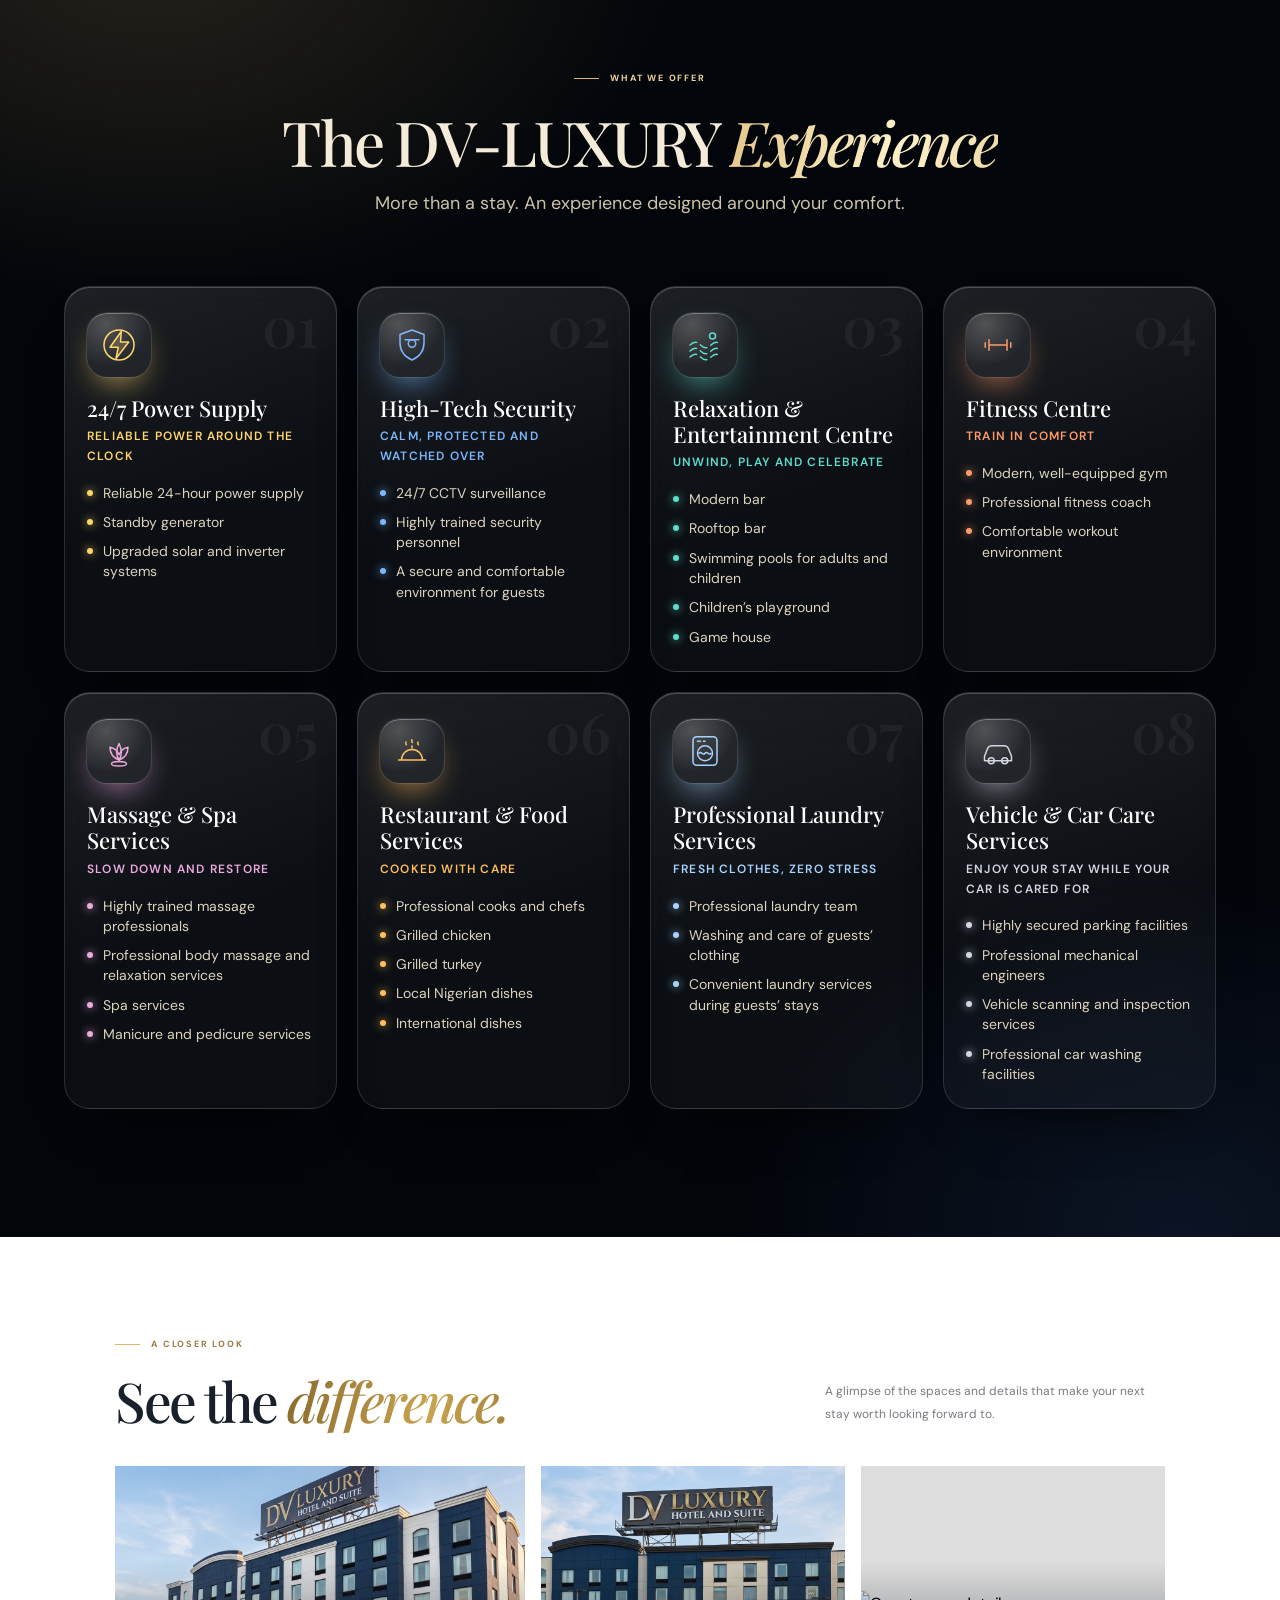
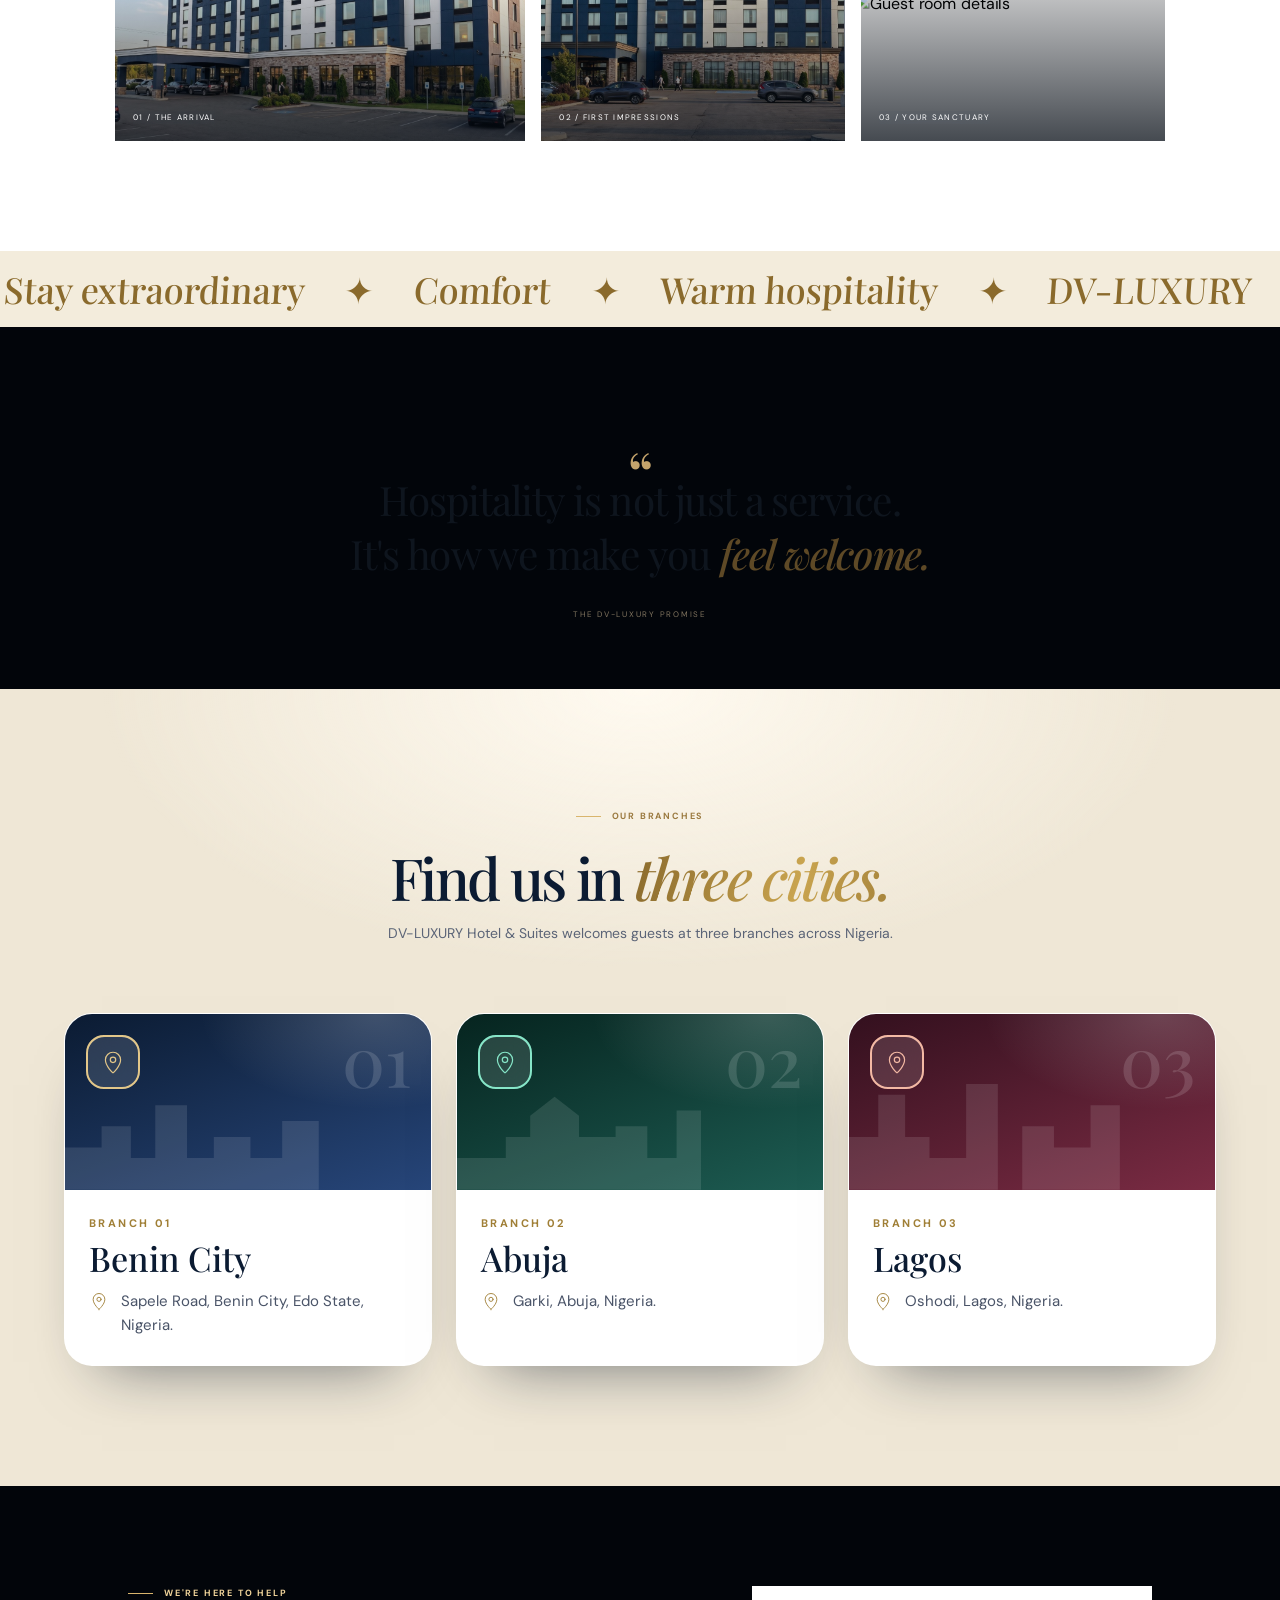
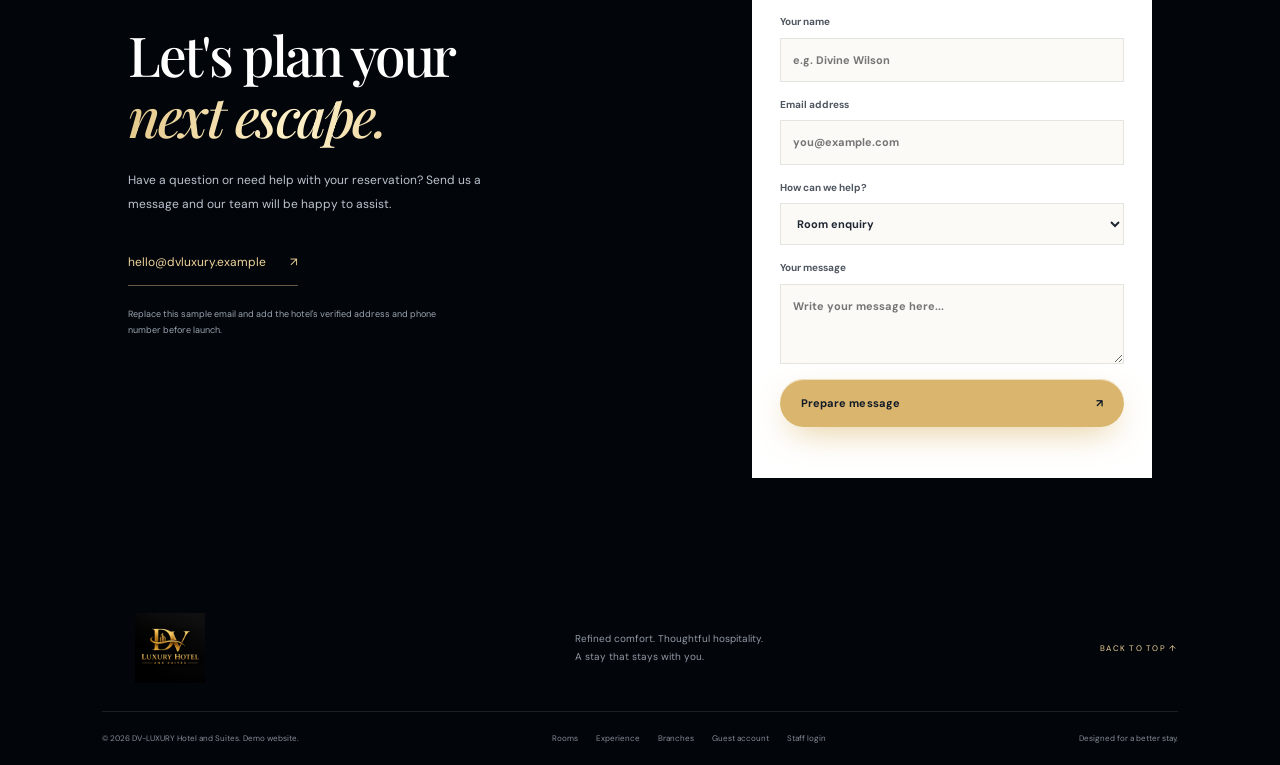
==== commit d2f63be2: "Add files via upload" ====
--- a/dv-luxury-hotel/index.html
+++ b/dv-luxury-hotel/index.html
@@ -13,7 +13,7 @@
   <header class="site-header" id="top">
     <a class="brand" href="#top" aria-label="DV-LUXURY Hotel home"><img src="assets/dv-luxury-logo.png" alt="DV-LUXURY Hotel and Suites logo"></a>
     <button class="menu-toggle" id="menuToggle" aria-label="Open navigation" aria-expanded="false"><span></span><span></span></button>
-    <nav class="main-nav" id="mainNav"><a href="#top" class="active">Home</a><a href="#rooms">Rooms & Suites</a><a href="#experience">Experience</a><a href="#gallery">Gallery</a><a href="#about">About us</a><a href="#contact">Contact</a><a href="auth.html">Guest account</a><a href="#booking" class="nav-book">Book a stay <span>↗</span></a></nav>
+    <nav class="main-nav" id="mainNav"><a href="#top" class="active">Home</a><a href="#rooms">Rooms & Suites</a><a href="#experience">Experience</a><a href="#gallery">Gallery</a><a href="#about">About us</a><a href="#locations">Branches</a><a href="#contact">Contact</a><a href="auth.html">Guest account</a><a href="#booking" class="nav-book">Book a stay <span>↗</span></a></nav>
   </header>
   <main>
     <section class="hero" aria-label="Welcome to DV-LUXURY Hotel and Suites">
@@ -50,13 +50,15 @@
 
     <section class="experience-section" id="experience"><div class="experience-image"><img src="https://images.unsplash.com/photo-1571896349842-33c89424de2d?auto=format&fit=crop&w=1800&q=85" alt="Beautiful hotel swimming pool and relaxing surroundings" loading="lazy"></div><div class="experience-content reveal"><p class="eyebrow"><span></span> THE LITTLE THINGS MATTER</p><h2>Make room for<br><em>the good life.</em></h2><p>Whether you're here to recharge, celebrate or get things done, enjoy thoughtful amenities and warm service that help make your stay feel effortless.</p><div class="amenity-grid"><div><span>✧</span><strong>Relax & unwind</strong><small>Comfortable, calming spaces</small></div><div><span>⌁</span><strong>Stay connected</strong><small>Wi-Fi-ready guest experience</small></div><div><span>♨</span><strong>Feel refreshed</strong><small>Room comforts and essentials</small></div><div><span>✦</span><strong>Warm hospitality</strong><small>Service with care</small></div></div><a class="btn btn-gold" href="#booking">Plan your visit <span>↗</span></a></div></section>
 
-    <section class="section gallery-section" id="gallery"><div class="section-heading reveal"><div><p class="eyebrow dark-eyebrow"><span></span> A CLOSER LOOK</p><h2>See the <em>difference.</em></h2></div><p>A glimpse of the spaces and details that make your next stay worth looking forward to.</p></div><div class="gallery-grid"><button class="gallery-item gallery-large" data-image="assets/hotel-building-1.jpg" aria-label="View hotel exterior"><img src="assets/hotel-building-1.jpg" alt="DV-LUXURY Hotel exterior" loading="lazy"><span>01 / THE ARRIVAL</span></button><button class="gallery-item" data-image="assets/hotel-building-2.jpg" aria-label="View hotel front"><img src="assets/hotel-building-2.jpg" alt="DV-LUXURY Hotel front view" loading="lazy"><span>02 / FIRST IMPRESSIONS</span></button><button class="gallery-item" data-image="https://images.unsplash.com/photo-1611892440504-42a792e24d32?auto=format&fit=crop&w=1500&q=85" aria-label="View guest room"><img src="https://images.unsplash.com/photo-1611892440504-42a792e24d32?auto=format&fit=crop&w=900&q=80" alt="Guest room details" loading="lazy"><span>03 / YOUR SANCTUARY</span></button></div></section>
+    <section class="services-section" id="services" aria-labelledby="svcTitle"><div class="svc-head reveal"><p class="eyebrow"><span></span> WHAT WE OFFER</p><h2 id="svcTitle">The DV-LUXURY <em>Experience</em></h2><p>More than a stay. An experience designed around your comfort.</p></div><div class="svc-grid reveal"><article class="svc-card" data-n="01" style="--ac:#ffd66b;--i:0"><div class="svc-ico"><svg viewBox="0 0 48 48"><circle class="ring" cx="24" cy="24" r="20"/><path class="bolt" d="M27 6 12 27h11l-3 15 17-22H26z"/></svg></div><h3>24/7 Power Supply</h3><p class="svc-sub">Reliable power around the clock</p><ul><li>Reliable 24-hour power supply</li><li>Standby generator</li><li>Upgraded solar and inverter systems</li></ul></article><article class="svc-card" data-n="02" style="--ac:#7db8ff;--i:1"><div class="svc-ico"><svg viewBox="0 0 48 48"><path d="M24 4 8 10v11c0 11 7 19 16 23 9-4 16-12 16-23V10z"/><circle cx="24" cy="22" r="5"/><path class="scan" d="M15 17h18"/></svg></div><h3>High-Tech Security</h3><p class="svc-sub">Calm, protected and watched over</p><ul><li>24/7 CCTV surveillance</li><li>Highly trained security personnel</li><li>A secure and comfortable environment for guests</li></ul></article><article class="svc-card" data-n="03" style="--ac:#5fdccb;--i:2"><div class="svc-ico"><svg viewBox="0 0 48 48"><circle cx="34" cy="12" r="4"/><path class="wave" d="M4 24c5-5 9-5 14 0s9 5 14 0 9-5 12 0"/><path class="wave w2" d="M4 32c5-5 9-5 14 0s9 5 14 0 9-5 12 0"/><path class="wave" d="M4 40c5-5 9-5 14 0s9 5 14 0 9-5 12 0"/></svg></div><h3>Relaxation & Entertainment Centre</h3><p class="svc-sub">Unwind, play and celebrate</p><ul><li>Modern bar</li><li>Rooftop bar</li><li>Swimming pools for adults and children</li><li>Children’s playground</li><li>Game house</li></ul></article><article class="svc-card" data-n="04" style="--ac:#ff9a6b;--i:3"><div class="svc-ico"><svg viewBox="0 0 48 48"><g class="lift"><path d="M12 17v14M7 21v6M36 17v14M41 21v6M12 24h24"/></g></svg></div><h3>Fitness Centre</h3><p class="svc-sub">Train in comfort</p><ul><li>Modern, well-equipped gym</li><li>Professional fitness coach</li><li>Comfortable workout environment</li></ul></article><article class="svc-card" data-n="05" style="--ac:#ecaadf;--i:4"><div class="svc-ico"><svg viewBox="0 0 48 48"><path d="M24 36c-8-3-12-9-12-17 6 1 10 5 12 10 2-5 6-9 12-10 0 8-4 14-12 17z"/><path d="M24 36c-4-6-4-14 0-22 4 8 4 16 0 22z"/><ellipse class="ripple" cx="24" cy="41" rx="10" ry="3"/></svg></div><h3>Massage & Spa Services</h3><p class="svc-sub">Slow down and restore</p><ul><li>Highly trained massage professionals</li><li>Professional body massage and relaxation services</li><li>Spa services</li><li>Manicure and pedicure services</li></ul></article><article class="svc-card" data-n="06" style="--ac:#ffbf5e;--i:5"><div class="svc-ico"><svg viewBox="0 0 48 48"><path d="M6 36h36M10 36a14 14 0 0 1 28 0M24 20v-3"/><path class="steam" d="M16 12c-2 2 2 3 0 6"/><path class="steam s2" d="M24 9c-2 2 2 3 0 6"/><path class="steam s3" d="M32 12c-2 2 2 3 0 6"/></svg></div><h3>Restaurant & Food Services</h3><p class="svc-sub">Cooked with care</p><ul><li>Professional cooks and chefs</li><li>Grilled chicken</li><li>Grilled turkey</li><li>Local Nigerian dishes</li><li>International dishes</li></ul></article><article class="svc-card" data-n="07" style="--ac:#a6d4ff;--i:6"><div class="svc-ico"><svg viewBox="0 0 48 48"><rect x="8" y="5" width="32" height="38" rx="5"/><path d="M14 11h4M22 11h2"/><circle cx="24" cy="27" r="10"/><path class="drum" d="M16 27c3-4 5 4 8 0s5 4 8 0"/></svg></div><h3>Professional Laundry Services</h3><p class="svc-sub">Fresh clothes, zero stress</p><ul><li>Professional laundry team</li><li>Washing and care of guests’ clothing</li><li>Convenient laundry services during guests’ stays</li></ul></article><article class="svc-card" data-n="08" style="--ac:#d4d7e3;--i:7"><div class="svc-ico"><svg viewBox="0 0 48 48"><path d="M6 31l4-10c1-3 3-4 6-4h16c3 0 5 1 6 4l4 10v6H6z"/><circle class="drum" cx="15" cy="37" r="4"/><circle class="drum" cx="33" cy="37" r="4"/><path class="shine" d="M16 24l6-4"/></svg></div><h3>Vehicle & Car Care Services</h3><p class="svc-sub">Enjoy your stay while your car is cared for</p><ul><li>Highly secured parking facilities</li><li>Professional mechanical engineers</li><li>Vehicle scanning and inspection services</li><li>Professional car washing facilities</li></ul></article></div></section>
+<section class="section gallery-section" id="gallery"><div class="section-heading reveal"><div><p class="eyebrow dark-eyebrow"><span></span> A CLOSER LOOK</p><h2>See the <em>difference.</em></h2></div><p>A glimpse of the spaces and details that make your next stay worth looking forward to.</p></div><div class="gallery-grid"><button class="gallery-item gallery-large" data-image="assets/hotel-building-1.jpg" aria-label="View hotel exterior"><img src="assets/hotel-building-1.jpg" alt="DV-LUXURY Hotel exterior" loading="lazy"><span>01 / THE ARRIVAL</span></button><button class="gallery-item" data-image="assets/hotel-building-2.jpg" aria-label="View hotel front"><img src="assets/hotel-building-2.jpg" alt="DV-LUXURY Hotel front view" loading="lazy"><span>02 / FIRST IMPRESSIONS</span></button><button class="gallery-item" data-image="https://images.unsplash.com/photo-1611892440504-42a792e24d32?auto=format&fit=crop&w=1500&q=85" aria-label="View guest room"><img src="https://images.unsplash.com/photo-1611892440504-42a792e24d32?auto=format&fit=crop&w=900&q=80" alt="Guest room details" loading="lazy"><span>03 / YOUR SANCTUARY</span></button></div></section>
 
     <section class="quote-section"><div class="quote-mark">“</div><blockquote>Hospitality is not just a service.<br>It's how we make you <em>feel welcome.</em></blockquote><p>THE DV-LUXURY PROMISE</p></section>
 
-    <section class="contact-section" id="contact"><div class="contact-copy reveal"><p class="eyebrow"><span></span> WE'RE HERE TO HELP</p><h2>Let's plan your<br><em>next escape.</em></h2><p>Have a question or need help with your reservation? Send us a message and our team will be happy to assist.</p><a class="contact-link" href="mailto:hello@dvluxury.example">hello@dvluxury.example <span>↗</span></a><small class="demo-disclaimer">Replace this sample email and add the hotel's verified address and phone number before launch.</small></div><form class="contact-form reveal" id="contactForm"><label>Your name<input name="name" placeholder="e.g. Divine Wilson" required></label><label>Email address<input type="email" name="email" placeholder="you@example.com" required></label><label>How can we help?<select name="topic"><option>Room enquiry</option><option>Existing reservation</option><option>Events & celebrations</option><option>Other question</option></select></label><label>Your message<textarea name="message" rows="3" placeholder="Write your message here..." required></textarea></label><button class="btn btn-gold" type="submit">Prepare message <span>↗</span></button><p id="contactMessage" class="form-hint" aria-live="polite"></p></form></section>
+    <section class="section locations-section" id="locations" aria-labelledby="locTitle"><div class="loc-head reveal"><p class="eyebrow dark-eyebrow"><span></span> OUR BRANCHES</p><h2 id="locTitle">Find us in <em>three cities.</em></h2><p>DV-LUXURY Hotel &amp; Suites welcomes guests at three branches across Nigeria.</p></div><div class="branch-grid reveal"><article class="branch-card" style="--c1:#0b1b32;--c2:#27467a;--ac:#e3c789"><div class="branch-top"><svg class="sky" viewBox="0 0 300 120" preserveAspectRatio="none"><path d="M0 120V80h30V60h24v30h20V40h26v50h22V70h30v20h26V55h30v65z"/></svg><span class="branch-num">01</span><span class="pin"><svg viewBox="0 0 48 48"><path d="M24 44s14-12 14-24a14 14 0 0 0-28 0c0 12 14 24 14 24z"/><circle cx="24" cy="20" r="5"/></svg></span></div><div class="branch-body"><small>Branch 01</small><h3>Benin City</h3><p><span class="addr-ico"><svg viewBox="0 0 48 48"><path d="M24 44s14-12 14-24a14 14 0 0 0-28 0c0 12 14 24 14 24z"/><circle cx="24" cy="20" r="5"/></svg></span><span>Sapele Road, Benin City, Edo State, Nigeria.</span></p></div></article><article class="branch-card" style="--c1:#06241f;--c2:#1d5c52;--ac:#86e6c8"><div class="branch-top"><svg class="sky" viewBox="0 0 300 120" preserveAspectRatio="none"><path d="M0 120V90h40V70h20V50l20-18 20 18v20h30V60h26V90h24V45h20v75z"/></svg><span class="branch-num">02</span><span class="pin"><svg viewBox="0 0 48 48"><path d="M24 44s14-12 14-24a14 14 0 0 0-28 0c0 12 14 24 14 24z"/><circle cx="24" cy="20" r="5"/></svg></span></div><div class="branch-body"><small>Branch 02</small><h3>Abuja</h3><p><span class="addr-ico"><svg viewBox="0 0 48 48"><path d="M24 44s14-12 14-24a14 14 0 0 0-28 0c0 12 14 24 14 24z"/><circle cx="24" cy="20" r="5"/></svg></span><span>Garki, Abuja, Nigeria.</span></p></div></article><article class="branch-card" style="--c1:#33101e;--c2:#7a2b43;--ac:#f3b9a4"><div class="branch-top"><svg class="sky" viewBox="0 0 300 120" preserveAspectRatio="none"><path d="M0 120V70h24V30h22v40h20V90h30V20h26v100h20V60h26V80h30V40h24v80z"/></svg><span class="branch-num">03</span><span class="pin"><svg viewBox="0 0 48 48"><path d="M24 44s14-12 14-24a14 14 0 0 0-28 0c0 12 14 24 14 24z"/><circle cx="24" cy="20" r="5"/></svg></span></div><div class="branch-body"><small>Branch 03</small><h3>Lagos</h3><p><span class="addr-ico"><svg viewBox="0 0 48 48"><path d="M24 44s14-12 14-24a14 14 0 0 0-28 0c0 12 14 24 14 24z"/><circle cx="24" cy="20" r="5"/></svg></span><span>Oshodi, Lagos, Nigeria.</span></p></div></article></div></section>
+<section class="contact-section" id="contact"><div class="contact-copy reveal"><p class="eyebrow"><span></span> WE'RE HERE TO HELP</p><h2>Let's plan your<br><em>next escape.</em></h2><p>Have a question or need help with your reservation? Send us a message and our team will be happy to assist.</p><a class="contact-link" href="mailto:hello@dvluxury.example">hello@dvluxury.example <span>↗</span></a><small class="demo-disclaimer">Replace this sample email and add the hotel's verified address and phone number before launch.</small></div><form class="contact-form reveal" id="contactForm"><label>Your name<input name="name" placeholder="e.g. Divine Wilson" required></label><label>Email address<input type="email" name="email" placeholder="you@example.com" required></label><label>How can we help?<select name="topic"><option>Room enquiry</option><option>Existing reservation</option><option>Events & celebrations</option><option>Other question</option></select></label><label>Your message<textarea name="message" rows="3" placeholder="Write your message here..." required></textarea></label><button class="btn btn-gold" type="submit">Prepare message <span>↗</span></button><p id="contactMessage" class="form-hint" aria-live="polite"></p></form></section>
   </main>
-  <footer class="site-footer"><div class="footer-top"><a class="footer-brand" href="#top"><img src="assets/dv-luxury-logo.png" alt="DV-LUXURY logo"></a><p>Refined comfort. Thoughtful hospitality.<br>A stay that stays with you.</p><a href="#top" class="back-top">BACK TO TOP ↑</a></div><div class="footer-bottom"><span>© <span id="year"></span> DV-LUXURY Hotel and Suites. Demo website.</span><div><a href="#rooms">Rooms</a><a href="#experience">Experience</a><a href="auth.html">Guest account</a><a href="admin.html">Staff login</a></div><span>Designed for a better stay.</span></div></footer>
+  <footer class="site-footer"><div class="footer-top"><a class="footer-brand" href="#top"><img src="assets/dv-luxury-logo.png" alt="DV-LUXURY logo"></a><p>Refined comfort. Thoughtful hospitality.<br>A stay that stays with you.</p><a href="#top" class="back-top">BACK TO TOP ↑</a></div><div class="footer-bottom"><span>© <span id="year"></span> DV-LUXURY Hotel and Suites. Demo website.</span><div><a href="#rooms">Rooms</a><a href="#experience">Experience</a><a href="#locations">Branches</a><a href="auth.html">Guest account</a><a href="admin.html">Staff login</a></div><span>Designed for a better stay.</span></div></footer>
 
   <div class="modal-backdrop" id="bookingModal" aria-hidden="true"><section class="booking-modal" role="dialog" aria-modal="true" aria-labelledby="modalTitle"><button class="modal-close" id="modalClose" aria-label="Close booking form">×</button><p class="eyebrow dark-eyebrow"><span></span> YOUR STAY STARTS HERE</p><h2 id="modalTitle">Request a <em>reservation.</em></h2><p class="modal-sub">Sign in to your guest account before submitting a reservation request.</p><form id="reservationForm"><label>Selected room<input id="selectedRoom" name="room" readonly></label><div class="modal-row"><label>Check-in<input id="modalCheckin" name="checkin" type="date" required></label><label>Check-out<input id="modalCheckout" name="checkout" type="date" required></label></div><div class="modal-row"><label>Full name<input name="guestName" placeholder="Your full name" required></label><label>Phone number<input name="phone" type="tel" placeholder="+234..." required></label></div><label>Email address<input name="email" type="email" placeholder="you@example.com" required></label><label>Guests<select name="guestCount"><option>1 guest</option><option selected>2 guests</option><option>3 guests</option><option>4 guests</option><option>5 guests</option><option>6 guests</option></select></label><div class="estimate"><span>Estimated total</span><strong id="estimatedTotal">₦0</strong></div><button class="btn btn-dark full-btn" type="submit">Create demo reservation <span>→</span></button><p class="form-hint">Booking requests require a guest account. Payment is not connected yet.</p></form></section></div>
   <div class="toast" id="toast" role="status" aria-live="polite"></div>
--- a/dv-luxury-hotel/fx.css
+++ b/dv-luxury-hotel/fx.css
@@ -131,3 +131,76 @@
 .main-nav{gap:6px}
 .fx-dots{right:auto;left:14px}.fx-dots a span{right:auto;left:20px;translate:-8px -50%}.fx-dots a:hover span{translate:0 -50%}
 @media(max-width:1060px){.main-nav{gap:0}}
+
+/* ============ v4: THE DV-LUXURY EXPERIENCE (8 services) + OUR BRANCHES (3 locations) ============ */
+.svc-grid.reveal,.branch-grid.reveal{opacity:1;transform:none;rotate:none;transition:none}
+@keyframes fxCardIn{from{opacity:0;translate:0 44px;scale:.96}}
+.svc-grid:not(.visible) .svc-card,.branch-grid:not(.visible) .branch-card{opacity:0}
+.svc-grid.visible .svc-card,.branch-grid.visible .branch-card{animation:fxCardIn .85s cubic-bezier(.2,.7,.2,1) backwards;animation-delay:calc(var(--i,0)*80ms)}
+.branch-grid.visible .branch-card:nth-child(2){animation-delay:.12s}.branch-grid.visible .branch-card:nth-child(3){animation-delay:.24s}
+
+.services-section{position:relative;overflow:hidden;padding:clamp(70px,10vw,130px) 5%;color:#f4ecd8;background:radial-gradient(60% 40% at 12% 0,rgba(217,181,109,.17),transparent 70%),radial-gradient(50% 40% at 92% 100%,rgba(90,140,255,.11),transparent 70%),#02050a}
+.svc-head,.loc-head{max-width:760px;margin:0 auto clamp(36px,6vw,68px);text-align:center}
+.svc-head .eyebrow,.loc-head .eyebrow{justify-content:center}
+.svc-head h2,.loc-head h2{font-family:'Playfair Display',serif;font-weight:500;line-height:1.06;margin:14px 0;font-size:clamp(34px,6vw,62px)}
+.svc-head p:last-child{color:#cdc3aa;font-size:clamp(15px,2.2vw,18px);line-height:1.6;margin:0}
+.svc-grid{max-width:1240px;margin:0 auto;display:grid;grid-template-columns:1fr;gap:16px}
+@media(min-width:640px){.svc-grid{grid-template-columns:repeat(2,1fr);gap:18px}}
+@media(min-width:1100px){.svc-grid{grid-template-columns:repeat(4,1fr);gap:20px}}
+.svc-card,.branch-card{rotate:var(--rv,1 0 0 0deg);transition:rotate .5s cubic-bezier(.2,.7,.2,1),translate .4s,box-shadow .4s}
+.svc-card{--ac:#d8b875;position:relative;overflow:hidden;padding:26px 22px 24px;border-radius:26px;background:linear-gradient(160deg,rgba(255,255,255,.09),rgba(255,255,255,.02) 55%),rgba(255,255,255,.02);border:1px solid rgba(255,255,255,.13);box-shadow:inset 0 1px 0 rgba(255,255,255,.22),0 30px 50px -34px #000;-webkit-backdrop-filter:blur(14px);backdrop-filter:blur(14px)}
+.svc-card::before,.branch-card::before{content:"";position:absolute;inset:0;border-radius:inherit;pointer-events:none;opacity:0;transition:opacity .4s;z-index:2;background:radial-gradient(280px circle at var(--gx,50%) var(--gy,0%),rgba(255,238,200,.16),transparent 70%)}
+.svc-card::after{content:attr(data-n);position:absolute;right:18px;top:10px;font:600 56px/1 'Playfair Display',serif;color:rgba(255,255,255,.05)}
+.svc-card.fx-tilt,.branch-card.fx-tilt{translate:0 -8px}.svc-card.fx-tilt{box-shadow:inset 0 1px 0 rgba(255,255,255,.3),0 44px 60px -32px var(--ac)}
+.svc-card.fx-tilt::before,.branch-card.fx-tilt::before{opacity:1}
+.svc-ico{width:64px;height:64px;margin-bottom:18px;border-radius:20px;display:grid;place-items:center;color:var(--ac);background:radial-gradient(circle at 30% 18%,rgba(255,255,255,.2),transparent 60%),rgba(255,255,255,.05);box-shadow:inset 0 1px 0 rgba(255,255,255,.3),0 0 0 1px rgba(255,255,255,.1),0 14px 34px -14px var(--ac)}
+.svc-ico svg{width:36px;height:36px;fill:none;stroke:currentColor;stroke-width:2;stroke-linecap:round;stroke-linejoin:round;overflow:visible}
+.svc-card h3{font:500 22px/1.2 'Playfair Display',serif;margin:0 0 6px;color:#fff}
+.svc-sub{margin:0;font-size:12px;letter-spacing:.1em;text-transform:uppercase;color:var(--ac);font-weight:600}
+.svc-card ul{list-style:none;margin:16px 0 0;padding:0;display:grid;gap:9px}
+.svc-card li{display:flex;gap:10px;font-size:14px;line-height:1.45;color:#ddd4bf}
+.svc-card li::before{content:"";flex:0 0 6px;height:6px;margin-top:7px;border-radius:50%;background:var(--ac);box-shadow:0 0 10px var(--ac)}
+/* animated icons (paused until the section is on screen) */
+.svc-grid:not(.visible) *{animation-play-state:paused}
+.svc-ico .ring{transform-box:fill-box;transform-origin:center;animation:svcRing 2.6s ease-out infinite}
+.svc-ico .ripple{transform-box:fill-box;transform-origin:center;animation:svcRing 3s ease-out infinite}
+@keyframes svcRing{from{scale:.6;opacity:.9}to{scale:1.25;opacity:0}}
+.svc-ico .bolt{fill:currentColor;fill-opacity:.2;animation:svcFlick 2.8s infinite}
+@keyframes svcFlick{0%,44%,56%,100%{opacity:1}48%{opacity:.3}52%{opacity:.6}}
+.svc-ico .scan{animation:svcScan 2.8s ease-in-out infinite}@keyframes svcScan{50%{translate:0 11px}}
+.svc-ico .wave{stroke-dasharray:10 6;animation:svcDash 2.6s linear infinite}.svc-ico .wave.w2{animation-duration:3.4s;animation-direction:reverse}
+@keyframes svcDash{to{stroke-dashoffset:-32}}
+.svc-ico .lift{animation:svcLift 2.4s ease-in-out infinite}@keyframes svcLift{50%{translate:0 -4px}}
+.svc-ico .steam{stroke-dasharray:4 3;animation:svcSteam 2.4s ease-in-out infinite}.svc-ico .s2{animation-delay:.4s}.svc-ico .s3{animation-delay:.8s}
+@keyframes svcSteam{from{translate:0 4px;opacity:0}50%{opacity:1}to{translate:0 -4px;opacity:0}}
+.svc-ico .drum{transform-box:fill-box;transform-origin:center;animation:svcSpin 3.2s linear infinite}@keyframes svcSpin{to{rotate:360deg}}
+.svc-ico .shine{animation:svcShine 3.2s ease-in-out infinite;opacity:0}@keyframes svcShine{0%{translate:-6px 0;opacity:0}30%{opacity:1}60%{translate:18px 0;opacity:0}100%{opacity:0}}
+
+/* Branches */
+.locations-section{padding:clamp(70px,10vw,120px) 5%;background:radial-gradient(60% 50% at 50% 0,#fffaf0,transparent 70%),#efe7d6}
+.loc-head h2{color:#0b1b32;font-size:clamp(32px,5.6vw,58px)}.loc-head p:last-child{color:#5b6477;line-height:1.6;margin:0}
+.branch-grid{max-width:1180px;margin:0 auto;display:grid;grid-template-columns:1fr;gap:20px}
+@media(min-width:900px){.branch-grid{grid-template-columns:repeat(3,1fr);gap:24px}}
+.branch-card{position:relative;overflow:hidden;border-radius:28px;background:#fff;border:1px solid rgba(255,255,255,.9);box-shadow:inset 0 1px 0 #fff,0 34px 60px -38px rgba(8,20,38,.6)}
+.branch-card.fx-tilt{box-shadow:inset 0 1px 0 #fff,0 50px 70px -36px rgba(8,20,38,.7)}
+.branch-top{position:relative;height:176px;overflow:hidden;background:radial-gradient(80% 90% at 85% 0,rgba(255,255,255,.18),transparent 60%),linear-gradient(160deg,var(--c1),var(--c2))}
+.branch-top .sky{position:absolute;left:0;bottom:0;width:100%;height:72%;fill:rgba(255,255,255,.11)}
+.branch-num{position:absolute;right:20px;top:10px;font:500 70px/1 'Playfair Display',serif;color:rgba(255,255,255,.14)}
+.pin{position:absolute;left:22px;top:22px;width:52px;height:52px;border-radius:18px;display:grid;place-items:center;color:var(--ac);background:rgba(255,255,255,.13);box-shadow:inset 0 1px 0 rgba(255,255,255,.4),0 0 0 1px rgba(255,255,255,.16);-webkit-backdrop-filter:blur(10px);backdrop-filter:blur(10px);animation:pinBob 3.4s ease-in-out infinite}
+.pin::after{content:"";position:absolute;inset:-1px;border-radius:inherit;border:2px solid var(--ac);animation:svcRing 2.8s ease-out infinite}
+@keyframes pinBob{50%{translate:0 -5px}}
+.pin svg,.addr-ico svg{width:26px;height:26px;fill:none;stroke:currentColor;stroke-width:2.2;stroke-linecap:round;stroke-linejoin:round}
+.branch-body{padding:24px 24px 28px}
+.branch-body small{display:block;font-size:11px;font-weight:700;letter-spacing:.22em;text-transform:uppercase;color:#a07f36}
+.branch-body h3{font:500 clamp(28px,3.4vw,34px)/1.1 'Playfair Display',serif;color:#0b1b32;margin:8px 0 12px}
+.branch-body p{display:flex;gap:10px;margin:0;color:#4a5468;line-height:1.6;font-size:15px}
+.addr-ico{flex:0 0 22px;color:#a07f36;margin-top:2px}.addr-ico svg{width:20px;height:20px}
+@media(prefers-reduced-motion:reduce){.svc-ico *,.pin,.pin::after{animation:none!important}.svc-grid:not(.visible) .svc-card,.branch-grid:not(.visible) .branch-card{opacity:1}.svc-card,.branch-card{rotate:none}.svc-grid.visible .svc-card,.branch-grid.visible .branch-card{animation:none}}
+
+/* ============ v5 fixes: no more white gaps, lighter on phones ============ */
+.fx-drum{transform:none!important}                     /* whole-section tilt exposed the white page behind it */
+.fx-marquee{margin-inline:-16px}                       /* skewed ribbons never show slivers at the edges */
+@media(max-width:820px){
+  .svc-card,.amenity-grid>div{-webkit-backdrop-filter:none;backdrop-filter:none}   /* smoother scrolling on Android */
+  .svc-card{background:linear-gradient(160deg,rgba(255,255,255,.1),rgba(255,255,255,.03) 55%),#0a1019}
+}
